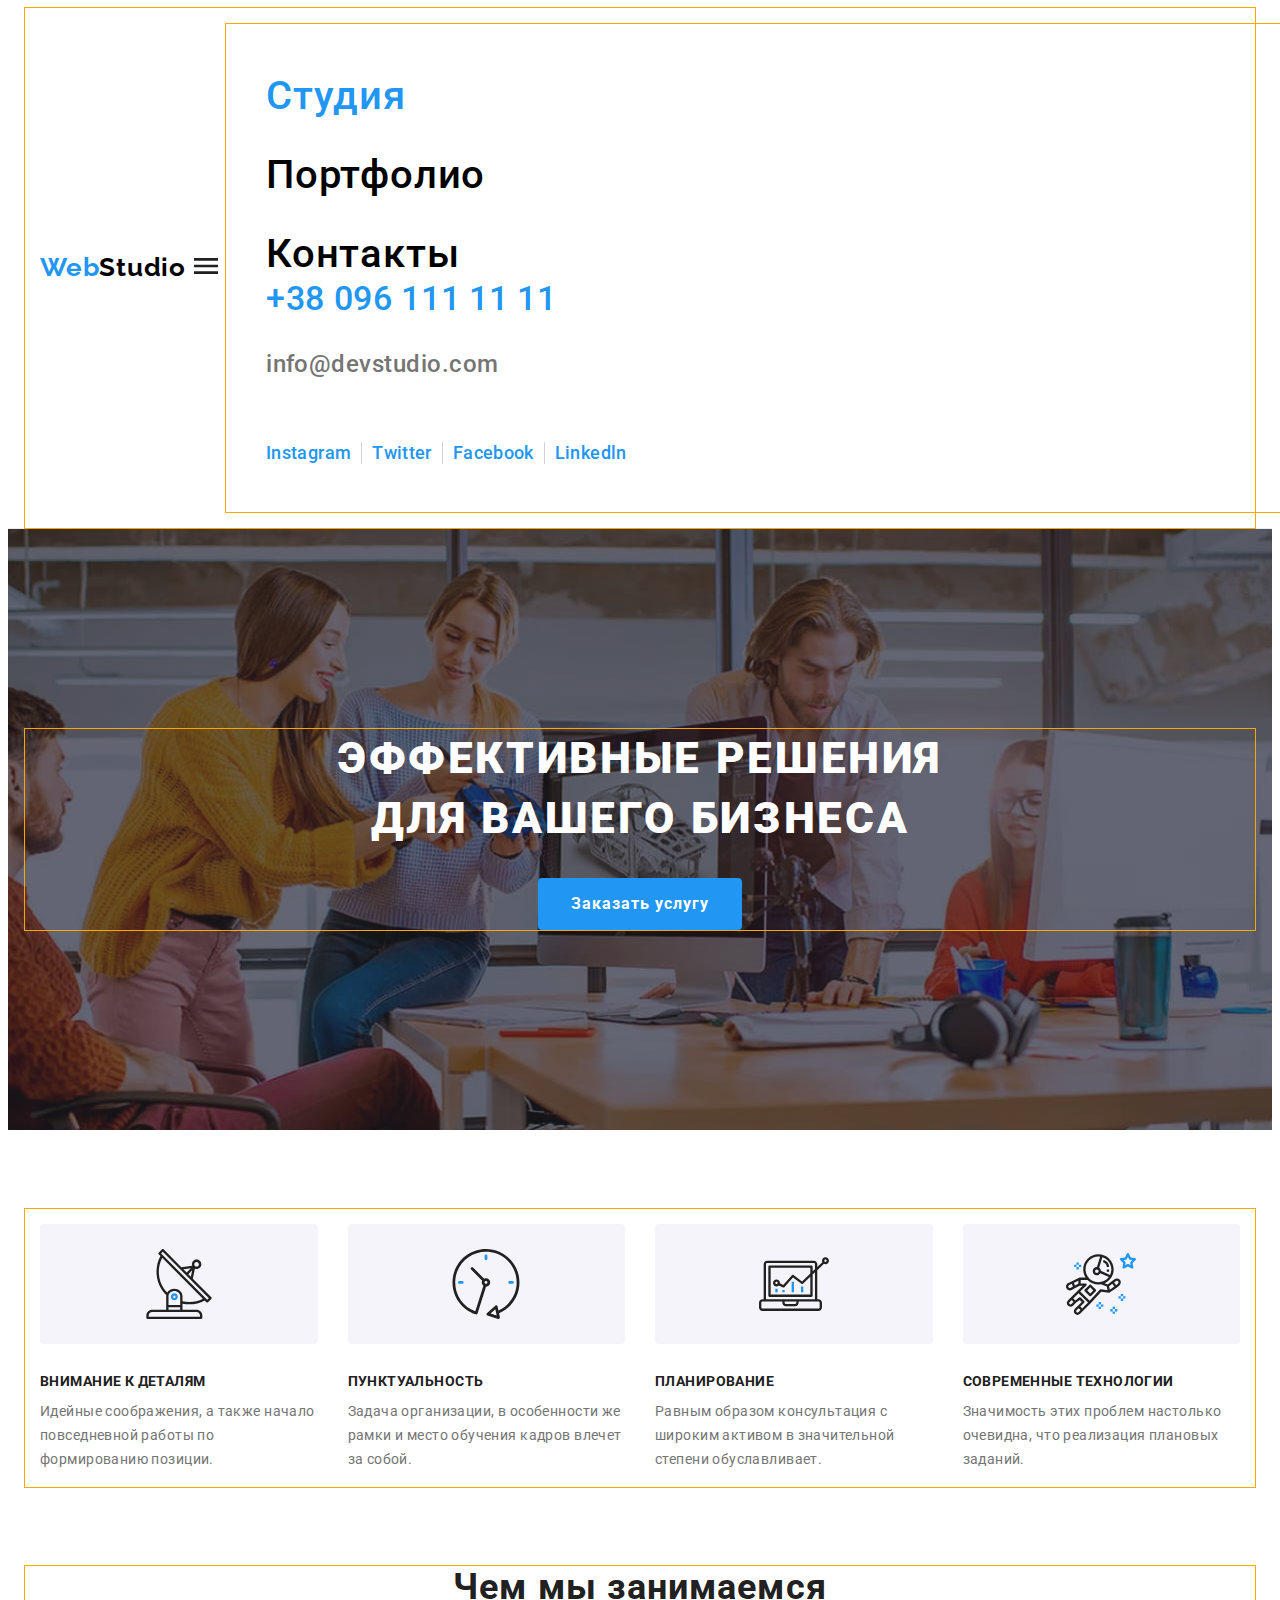
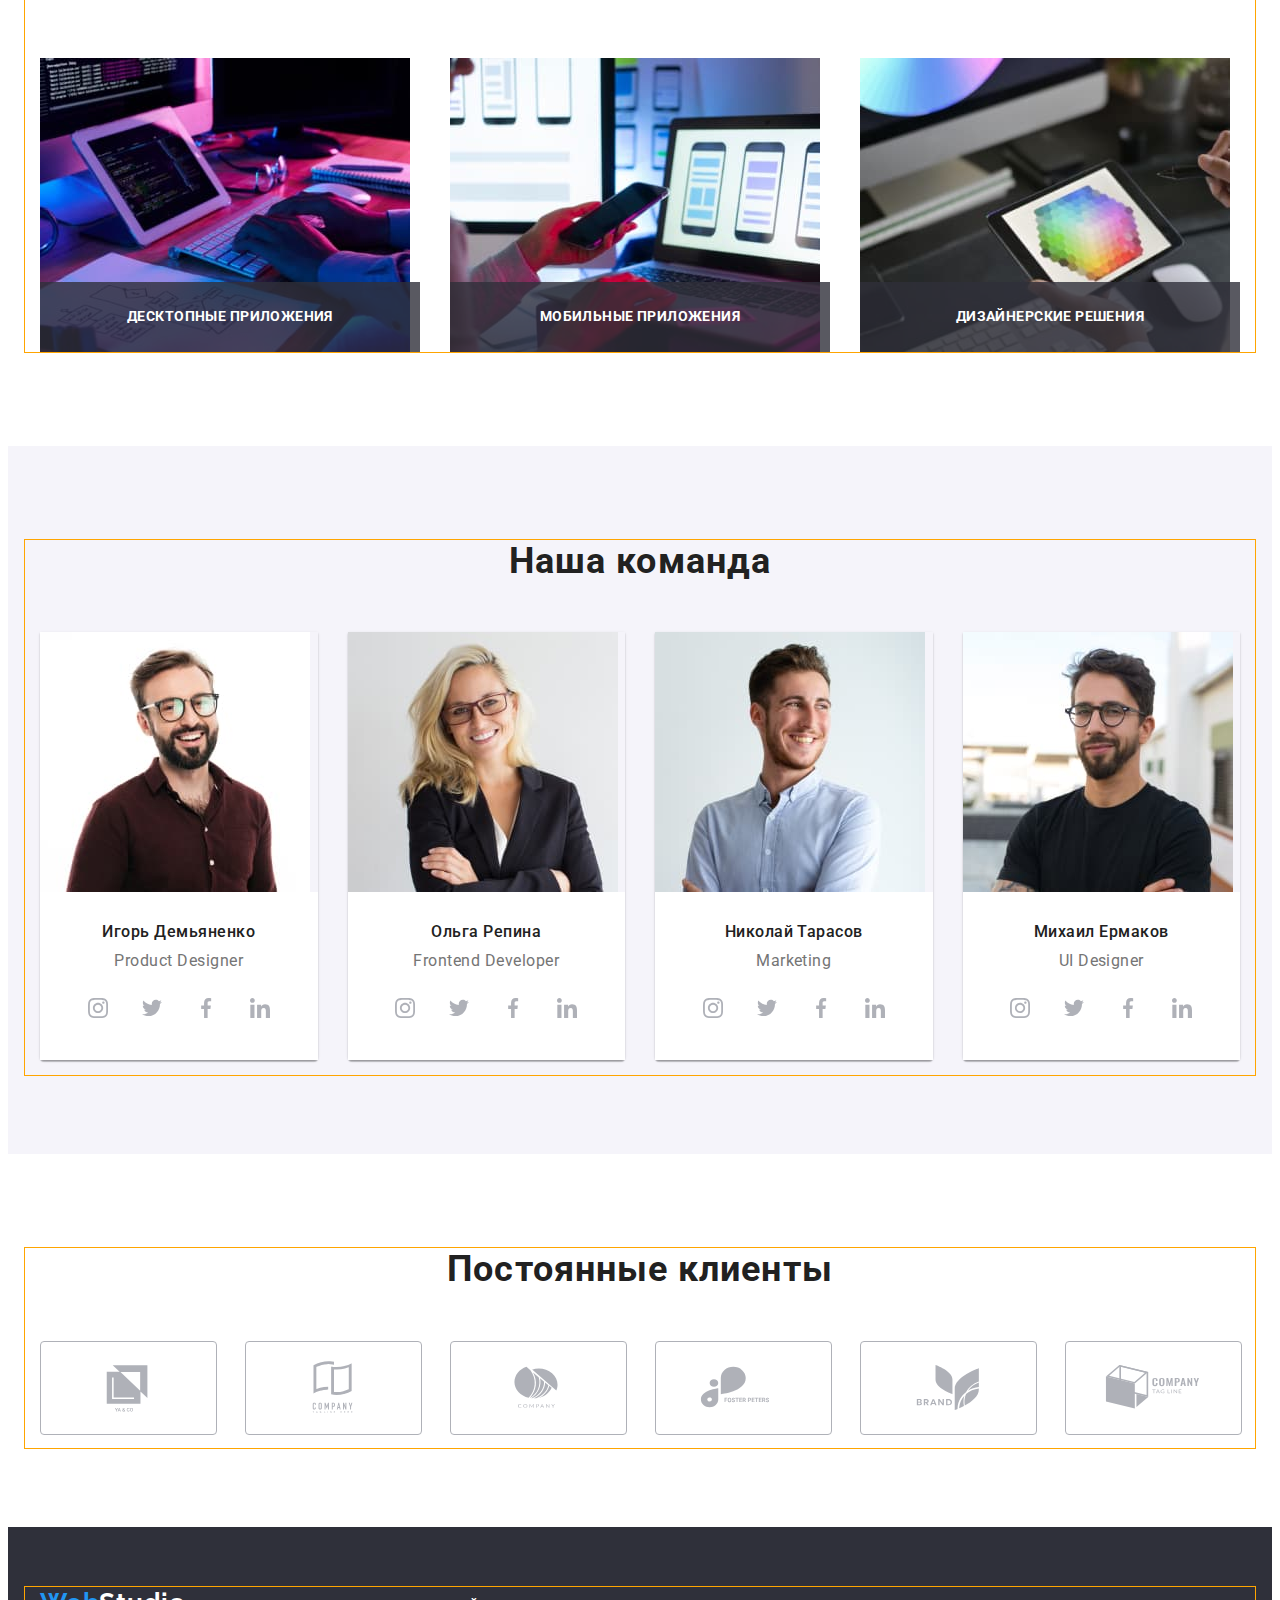
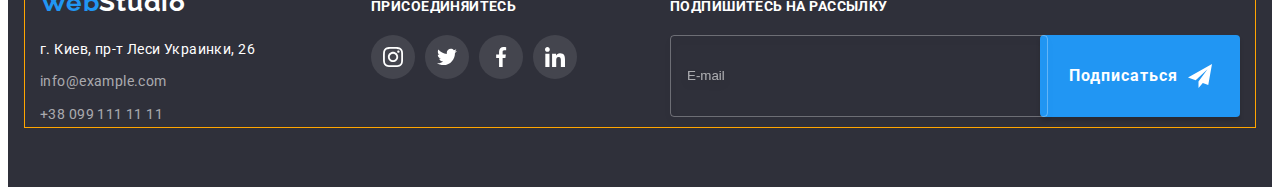
==== index.html @ 24a6cbe6 "mobile-menu" ====
<!DOCTYPE html>
<html lang="ru">
  <head>
    <meta charset="UTF-8" />
    <meta http-equiv="X-UA-Compatible" content="IE=edge" />
    <meta name="viewport" content="width=device-width, initial-scale=1.0" />
    <link
      href="https://fonts.googleapis.com/css2?family=Raleway:wght@700&family=Roboto:wght@400;500;700;900&display=swap"
      rel="stylesheet"
    />
    <link
      rel="stylesheet"
      href="https://cdnjs.cloudflare.com/ajax/libs/modern-normalize/1.1.0/modern-normalize.min.css"
      integrity="sha512-wpPYUAdjBVSE4KJnH1VR1HeZfpl1ub8YT/NKx4PuQ5NmX2tKuGu6U/JRp5y+Y8XG2tV+wKQpNHVUX03MfMFn9Q=="
      crossorigin="anonymous"
      referrerpolicy="no-referrer"
    />
    <link rel="stylesheet" href="./css/main.css" />
    <title>Студия</title>
  </head>
  <body>
    <!-- Шапка сайта -->
    <header class="header">
      <div class="container header__container">
        <a href="./index.html" class="logo"
          >Web<span class="logo__text logo__text--dark">Studio</span></a
        >
        <button type="button" class="menu-open-btn">
          <svg class="menu-btn__icon" width="40" height="40">
            <use href="./images/symbol-defs.svg#icon-menu"></use>
          </svg>
        </button>
        <div class="mob-menu">
          <div class="container mob-menu__container">
            <button type="button" class="menu-close-btn">
              <svg class="menu-close__icon" width="40" height="40">
                <use href="./images/symbol-defs.svg#icon-close-menu"></use>
              </svg>
            </button>
            <nav class="header-nav">
              <ul class="site-nav header-nav__site-nav">
                <li class="site-nav__item">
                  <a
                    href="./index.html"
                    class="site-nav__link site-nav__link--current"
                    >Студия</a
                  >
                </li>
                <li class="site-nav__item">
                  <a href="./portfolio.html" class="site-nav__link"
                    >Портфолио</a
                  >
                </li>
                <li class="site-nav__item">
                  <a href="" class="site-nav__link">Контакты</a>
                </li>
              </ul>
            </nav>
            <div class="contacts-wrap">
              <ul class="contacts contacts-wrap__contacts">
                <li class="contacts__item">
                  <a href="mailto:info@devstudio.com" class="contacts__link">
                    <svg class="contacts__icon" width="16" height="12">
                      <use href="./images/symbol-defs.svg#icon-envelope"></use>
                    </svg>
                    info@devstudio.com
                  </a>
                </li>
                <li class="contacts__item">
                  <a
                    href="tel:+380961111111"
                    class="contacts__link contacts__link--current"
                  >
                    <svg class="contacts__icon" width="10" height="16">
                      <use
                        href="./images/symbol-defs.svg#icon-smartphone"
                      ></use>
                    </svg>
                    +38 096 111 11 11
                  </a>
                </li>
              </ul>
              <ul class="social-media">
                <li class="social-media__item">
                  <a
                    class="social-media__link"
                    href="Instagram.com"
                    target="_blank"
                    rel="noreferrer noopener"
                    >Instagram</a
                  >
                </li>
                <li class="social-media__item">
                  <a
                    class="social-media__link"
                    href="Twitter.com"
                    target="_blank"
                    rel="noreferrer noopener"
                    >Twitter</a
                  >
                </li>
                <li class="social-media__item">
                  <a
                    class="social-media__link"
                    href="Facebook.com"
                    target="_blank"
                    rel="noreferrer noopener"
                    >Facebook</a
                  >
                </li>
                <li class="social-media__item">
                  <a
                    class="social-media__link"
                    href="Linkedln.com"
                    target="_blank"
                    rel="noreferrer noopener"
                    >Linkedln</a
                  >
                </li>
              </ul>
            </div>
          </div>
        </div>
      </div>
    </header>

    <!-- Основная часть сайта -->
    <main>
      <!-- Секция "герой" -->
      <section class="hero">
        <div class="container">
          <h1 class="hero__title">
            Эффективные решения <br />для вашего бизнеса
          </h1>
          <button data-modal-open class="hero__btn">Заказать услугу</button>
        </div>
      </section>

      <!-- Секция "особенности" -->
      <section class="section">
        <div class="container">
          <h2 class="section__title section__title--visually-hidden">
            Особенности вебстудии
          </h2>
          <ul class="features">
            <li class="features__item">
              <div class="features__meta">
                <svg class="features__icon" width="70" height="70">
                  <use href="./images/symbol-defs.svg#icon-antenna"></use>
                </svg>
              </div>
              <h3 class="features__title">Внимание к деталям</h3>
              <p class="features__text">
                Идейные соображения, а также начало повседневной работы по
                формированию позиции.
              </p>
            </li>
            <li class="features__item">
              <div class="features__meta">
                <svg class="features__icon" width="70" height="70">
                  <use href="./images/symbol-defs.svg#icon-clock"></use>
                </svg>
              </div>
              <h3 class="features__title">Пунктуальность</h3>
              <p class="features__text">
                Задача организации, в особенности же рамки и место обучения
                кадров влечет за собой.
              </p>
            </li>
            <li class="features__item">
              <div class="features__meta">
                <svg class="features__icon" width="70" height="70">
                  <use href="./images/symbol-defs.svg#icon-diagram"></use>
                </svg>
              </div>
              <h3 class="features__title">Планирование</h3>
              <p class="features__text">
                Равным образом консультация с широким активом в значительной
                степени обуславливает.
              </p>
            </li>
            <li class="features__item">
              <div class="features__meta">
                <svg class="features__icon" width="70" height="70">
                  <use href="./images/symbol-defs.svg#icon-astronaut"></use>
                </svg>
              </div>
              <h3 class="features__title">Современные технологии</h3>
              <p class="features__text">
                Значимость этих проблем настолько очевидна, что реализация
                плановых заданий.
              </p>
            </li>
          </ul>
        </div>
      </section>

      <!-- Секция "Чем мы занимаемся" -->
      <section class="section section--no-padding-top section--is-hidden">
        <div class="container">
          <h2 class="section__title">Чем мы занимаемся</h2>
          <ul class="about">
            <li class="about__item">
              <img
                src="./images/image1.jpg"
                alt="процесс разработки"
                width="370"
                height="294"
                class="about__image"
              />
              <p class="about__overlay-text">Десктопные приложения</p>
            </li>
            <li class="about__item">
              <img
                src="./images/image2.jpg"
                alt="разработка мобильного приложения"
                width="370"
                height="294"
                class="about__image"
              />
              <p class="about__overlay-text">Мобильные приложения</p>
            </li>
            <li class="about__item">
              <img
                src="./images/image3.jpg"
                alt="подбор цвета для веб дизайна"
                width="370"
                height="294"
                class="about__image"
              />
              <p class="about__overlay-text">Дизайнерские решения</p>
            </li>
          </ul>
        </div>
      </section>

      <!-- Секция "Наша команда" -->
      <section class="section section--another-background">
        <div class="container">
          <h2 class="section__title">Наша команда</h2>
          <ul class="team">
            <li class="team__item">
              <picture>
                <source
                  srcset="
                    ./images/team/ihor/ihor-desk.jpg    1x,
                    ./images/team/ihor/ihor-desk-2x.jpg 2x
                  "
                  media="(min-width:1200px)"
                />
                <source
                  srcset="
                    ./images/team/ihor/ihor-tab.jpg    1x,
                    ./images/team/ihor/ihor-tab-2x.jpg 2x
                  "
                  media="(min-width:768px)"
                />
                <source
                  srcset="
                    ./images/team/ihor/ihor-mob.jpg    1x,
                    ./images/team/ihor/ihor-mob-2x.jpg 2x
                  "
                  media="(max-width:767px)"
                />
                <img
                  src="./images/team/ihor/ihor-desk.jpg"
                  alt="фото Игоря Демьяненко"
                  class="team__image"
                />
              </picture>
              <div class="team-box team__team-box">
                <h3 class="team-box__title">Игорь Демьяненко</h3>
                <p lang="en" class="team-box__text">Product Designer</p>
                <ul class="social">
                  <li class="social__item">
                    <a
                      href="Instagram.com"
                      target="_blank"
                      rel="noreferrer noopener"
                      class="social__link"
                    >
                      <svg class="social__icon" width="20" height="20">
                        <use
                          href="./images/symbol-defs.svg#icon-instagram"
                        ></use></svg
                    ></a>
                  </li>
                  <li class="social__item">
                    <a
                      href="Twitter.com"
                      target="_blank"
                      rel="noreferrer noopener"
                      class="social__link"
                    >
                      <svg class="social__icon" width="20" height="20">
                        <use
                          href="./images/symbol-defs.svg#icon-twitter"
                        ></use></svg
                    ></a>
                  </li>
                  <li class="social__item">
                    <a
                      href="Facebook.com"
                      target="_blank"
                      rel="noreferrer noopener"
                      class="social__link"
                    >
                      <svg class="social__icon" width="20" height="20">
                        <use
                          href="./images/symbol-defs.svg#icon-facebook"
                        ></use></svg
                    ></a>
                  </li>
                  <li class="social__item">
                    <a
                      href="Linkedin.com"
                      target="_blank"
                      rel="noreferrer noopener"
                      class="social__link"
                    >
                      <svg class="social__icon" width="20" height="20">
                        <use
                          href="./images/symbol-defs.svg#icon-linkedin"
                        ></use></svg
                    ></a>
                  </li>
                </ul>
              </div>
            </li>
            <li class="team__item">
              <picture>
                <source
                  srcset="
                    ./images/team/olha/olha-desk.jpg    1x,
                    ./images/team/olha/olha-desk-2x.jpg 2x
                  "
                  media="(min-width:1200px)"
                />
                <source
                  srcset="
                    ./images/team/olha/olha-tab.jpg    1x,
                    ./images/team/olha/olha-tab-2x.jpg 2x
                  "
                  media="(min-width:768px)"
                />
                <source
                  srcset="
                    ./images/team/olha/olha-mob.jpg    1x,
                    ./images/team/olha/olha-mob-2x.jpg 2x
                  "
                  media="(max-width:767px)"
                />
                <img
                  src="./images/team/olha/olha-desk.jpg"
                  alt="фото Ольга Репина"
                  class="team__image"
                />
              </picture>
              <div class="team-box team__team-box">
                <h3 class="team-box__title">Ольга Репина</h3>
                <p lang="en" class="team-box__text">Frontend Developer</p>
                <ul class="social">
                  <li class="social__item">
                    <a
                      href="Instagram.com"
                      target="_blank"
                      rel="noreferrer noopener"
                      class="social__link"
                    >
                      <svg class="social__icon" width="20" height="20">
                        <use
                          href="./images/symbol-defs.svg#icon-instagram"
                        ></use></svg
                    ></a>
                  </li>
                  <li class="social__item">
                    <a
                      href="Twitter.com"
                      target="_blank"
                      rel="noreferrer noopener"
                      class="social__link"
                    >
                      <svg class="social__icon" width="20" height="20">
                        <use
                          href="./images/symbol-defs.svg#icon-twitter"
                        ></use></svg
                    ></a>
                  </li>
                  <li class="social__item">
                    <a
                      href="Facebook.com"
                      target="_blank"
                      rel="noreferrer noopener"
                      class="social__link"
                    >
                      <svg class="social__icon" width="20" height="20">
                        <use
                          href="./images/symbol-defs.svg#icon-facebook"
                        ></use></svg
                    ></a>
                  </li>
                  <li class="social__item">
                    <a
                      href="Linkedin.com"
                      target="_blank"
                      rel="noreferrer noopener"
                      class="social__link"
                    >
                      <svg class="social__icon" width="20" height="20">
                        <use
                          href="./images/symbol-defs.svg#icon-linkedin"
                        ></use></svg
                    ></a>
                  </li>
                </ul>
              </div>
            </li>
            <li class="team__item">
              <picture>
                <source
                  srcset="
                    ./images/team/nikolai/nikolai-desk.jpg    1x,
                    ./images/team/nikolai/nikolai-desk-2x.jpg 2x
                  "
                  media="(min-width:1200px)"
                />
                <source
                  srcset="
                    ./images/team/nikolai/nikolai-tab.jpg    1x,
                    ./images/team/nikolai/nikolai-tab-2x.jpg 2x
                  "
                  media="(min-width:768px)"
                />
                <source
                  srcset="
                    ./images/team/nikolai/nikolai-mob.jpg    1x,
                    ./images/team/nikolai/nikolai-mob-2x.jpg 2x
                  "
                  media="(max-width:767px)"
                />
                <img
                  src="./images/team/nikolai/nikolai-desk.jpg "
                  alt="фото Николая Тарасова"
                  class="team__image"
                />
              </picture>
              <div class="team-box team__team-box">
                <h3 class="team-box__title">Николай Тарасов</h3>
                <p lang="en" class="team-box__text">Marketing</p>
                <ul class="social">
                  <li class="social__item">
                    <a
                      href="Instagram.com"
                      target="_blank"
                      rel="noreferrer noopener"
                      class="social__link"
                    >
                      <svg class="social__icon" width="20" height="20">
                        <use
                          href="./images/symbol-defs.svg#icon-instagram"
                        ></use></svg
                    ></a>
                  </li>
                  <li class="social__item">
                    <a
                      href="Twitter.com"
                      target="_blank"
                      rel="noreferrer noopener"
                      class="social__link"
                    >
                      <svg class="social__icon" width="20" height="20">
                        <use
                          href="./images/symbol-defs.svg#icon-twitter"
                        ></use></svg
                    ></a>
                  </li>
                  <li class="social__item">
                    <a
                      href="Facebook.com"
                      target="_blank"
                      rel="noreferrer noopener"
                      class="social__link"
                    >
                      <svg class="social__icon" width="20" height="20">
                        <use
                          href="./images/symbol-defs.svg#icon-facebook"
                        ></use></svg
                    ></a>
                  </li>
                  <li class="social__item">
                    <a
                      href="Linkedin.com"
                      target="_blank"
                      rel="noreferrer noopener"
                      class="social__link"
                    >
                      <svg class="social__icon" width="20" height="20">
                        <use
                          href="./images/symbol-defs.svg#icon-linkedin"
                        ></use></svg
                    ></a>
                  </li>
                </ul>
              </div>
            </li>
            <li class="team__item">
              <picture>
                <source
                  srcset="
                    ./images/team/mikhail/mikhail-desk.jpg    1x,
                    ./images/team/mikhail/mikhail-desk-2x.jpg 2x
                  "
                  media="(min-width:1200px)"
                />
                <source
                  srcset="
                    ./images/team/mikhail/mikhail-tab.jpg    1x,
                    ./images/team/mikhail/mikhail-tab-2x.jpg 2x
                  "
                  media="(min-width:768px)"
                />
                <source
                  srcset="
                    ./images/team/mikhail/mikhail-mob.jpg    1x,
                    ./images/team/mikhail/mikhail-mob-2x.jpg 2x
                  "
                  media="(max-width:767px)"
                />
                <img
                  src="./images/team/mikhail/mikhail-desk.jpg"
                  alt="фото Михаила Ермакова"
                  class="team__image"
                />
              </picture>

              <div class="team-box team__team-box">
                <h3 class="team-box__title">Михаил Ермаков</h3>
                <p lang="en" class="team-box__text">UI Designer</p>
                <ul class="social">
                  <li class="social__item">
                    <a
                      class="social__link"
                      href="Instagram.com"
                      target="_blank"
                      rel="noreferrer noopener"
                    >
                      <svg class="social__icon" width="20" height="20">
                        <use
                          href="./images/symbol-defs.svg#icon-instagram"
                        ></use></svg
                    ></a>
                  </li>
                  <li class="social__item">
                    <a
                      class="social__link"
                      href="Twitter.com"
                      target="_blank"
                      rel="noreferrer noopener"
                    >
                      <svg class="social__icon" width="20" height="20">
                        <use
                          href="./images/symbol-defs.svg#icon-twitter"
                        ></use></svg
                    ></a>
                  </li>
                  <li class="social__item">
                    <a
                      class="social__link"
                      href="Facebook.com"
                      target="_blank"
                      rel="noreferrer noopener"
                    >
                      <svg class="social__icon" width="20" height="20">
                        <use
                          href="./images/symbol-defs.svg#icon-facebook"
                        ></use></svg
                    ></a>
                  </li>
                  <li class="social__item">
                    <a
                      class="social__link"
                      href="Linkedin.com"
                      target="_blank"
                      rel="noreferrer noopener"
                    >
                      <svg class="social__icon" width="20" height="20">
                        <use
                          href="./images/symbol-defs.svg#icon-linkedin"
                        ></use></svg
                    ></a>
                  </li>
                </ul>
              </div>
            </li>
          </ul>
        </div>
      </section>

      <!-- Секция "Постоянные клиенты" -->
      <section class="section">
        <div class="container">
          <h2 class="section__title">Постоянные клиенты</h2>
          <ul class="clients">
            <li class="clients__item">
              <a
                class="clients__link"
                href=""
                target="_blank"
                rel="noreferrer noopener"
              >
                <svg class="clients__icon" width="106" height="60">
                  <use href="./images/symbol-defs.svg#icon-logo1"></use>
                </svg>
              </a>
            </li>
            <li class="clients__item">
              <a
                class="clients__link"
                href=""
                target="_blank"
                rel="noreferrer noopener"
                ><svg class="clients__icon" width="106" height="60">
                  <use href="./images/symbol-defs.svg#icon-logo2"></use></svg
              ></a>
            </li>
            <li class="clients__item">
              <a
                class="clients__link"
                href=""
                target="_blank"
                rel="noreferrer noopener"
                ><svg class="clients-list__icon" width="106" height="60">
                  <use href="./images/symbol-defs.svg#icon-logo3"></use></svg
              ></a>
            </li>
            <li class="clients__item">
              <a
                class="clients__link"
                href=""
                target="_blank"
                rel="noreferrer noopener"
                ><svg class="clients__icon" width="106" height="60">
                  <use href="./images/symbol-defs.svg#icon-logo4"></use></svg
              ></a>
            </li>
            <li class="clients__item">
              <a
                class="clients__link"
                href=""
                target="_blank"
                rel="noreferrer noopener"
                ><svg class="clients__icon" width="106" height="60">
                  <use href="./images/symbol-defs.svg#icon-logo5"></use></svg
              ></a>
            </li>
            <li class="clients__item">
              <a
                class="clients__link"
                href=""
                target="_blank"
                rel="noreferrer noopener"
                ><svg class="clients__icon" width="106" height="60">
                  <use href="./images/symbol-defs.svg#icon-logo6"></use></svg
              ></a>
            </li>
          </ul>
        </div>
      </section>
    </main>

    <!-- Подвал сайта -->
    <footer class="footer">
      <div class="container blocks">
        <div class="footer-wrap">
          <div class="footer-contacts footer__footer-contacts">
            <a href="./index.html" class="logo footer-contacts__logo"
              >Web<span class="logo-text logo-text--light">Studio</span></a
            >
            <address class="address">
              <ul class="address-list">
                <li class="address-list__item">
                  <a
                    href="https://goo.gl/maps/TXbuBhdWPS78tGni8"
                    target="_blank"
                    rel="noreferrer noopener"
                    class="address-list__link address-list__link--white"
                  >
                    г. Киев, пр-т Леси Украинки, 26
                  </a>
                </li>
                <li class="address-list__item">
                  <a
                    href="mailto:info@example.com"
                    class="address-list__link address-list__link--grey"
                    >info@example.com</a
                  >
                </li>
                <li class="address-list__item">
                  <a
                    href="tel:+380991111111"
                    class="address-list__link address-list__link--grey"
                    >+38 099 111 11 11</a
                  >
                </li>
              </ul>
            </address>
          </div>
          <div class="footer-social footer__footer-social">
            <h2 class="footer-social__title">Присоединяйтесь</h2>
            <ul class="soc-list">
              <li class="soc-list__item">
                <a
                  href="Instagram.com"
                  target="_blank"
                  rel="noreferrer noopener"
                  class="soc-list__link"
                >
                  <svg class="soc-list__icon" width="20" height="20">
                    <use
                      href="./images/symbol-defs.svg#icon-instagram"
                    ></use></svg
                ></a>
              </li>
              <li class="soc-list__item">
                <a
                  href="Twitter.com"
                  target="_blank"
                  rel="noreferrer noopener"
                  class="soc-list__link"
                >
                  <svg class="soc-list__icon" width="20" height="20">
                    <use
                      href="./images/symbol-defs.svg#icon-twitter"
                    ></use></svg
                ></a>
              </li>
              <li class="soc-list__item">
                <a
                  href="Facebook.com"
                  target="_blank"
                  rel="noreferrer noopener"
                  class="soc-list__link"
                >
                  <svg class="soc-list__icon" width="20" height="20">
                    <use
                      href="./images/symbol-defs.svg#icon-facebook"
                    ></use></svg
                ></a>
              </li>
              <li class="soc-list__item">
                <a
                  href="Linkedin.com"
                  target="_blank"
                  rel="noreferrer noopener"
                  class="soc-list__link"
                >
                  <svg class="soc-list__icon" width="20" height="20">
                    <use href="./images/symbol-defs.svg#icon-linkedin"></use>
                  </svg>
                </a>
              </li>
            </ul>
          </div>
        </div>

        <div class="follow">
          <p class="follow__text">Подпишитесь на рассылку</p>
          <form class="form">
            <div class="form__field">
              <label for="follow" class="form__label"></label>
              <input
                type="email"
                name="email"
                id="follow"
                placeholder="E-mail"
                class="form__input"
                minlength="5"
                required
              />
            </div>
            <button type="submit" class="follow-btn">
              Подписаться
              <svg class="follow-btn__icon" width="24" height="24">
                <use href="./images/symbol-defs.svg#icon-btn-follow"></use>
              </svg>
            </button>
          </form>
        </div>
      </div>
    </footer>

    <!-- Модальное окно -->
    <div class="backdrop is-hidden" data-modal>
      <div class="modal">
        <button type="button" class="btn-close" data-modal-close>
          <svg class="btn-close__icon" width="18" height="18">
            <use href="./images/symbol-defs.svg#icon-close"></use>
          </svg>
        </button>
        <p class="modal__title">Оставьте свои данные, мы вам перезвоним</p>
        <form class="modal-form">
          <ul class="modal-form__list">
            <li class="modal-form__item">
              <label for="user-name" class="modal-form__label">Имя</label>
              <div class="input-wrap">
                <input
                  type="text"
                  name="name"
                  id="user-name"
                  placeholder=" "
                  class="input-wrap__input"
                  required
                  minlength="2"
                />
                <svg class="input-wrap__icon" width="18" height="18">
                  <use href="./images/symbol-defs.svg#icon-person-modal"></use>
                </svg>
              </div>
            </li>

            <li class="modal-form__item">
              <label for="user-tel" class="modal-form__label">Телефон</label>
              <div class="input-wrap">
                <input
                  type="tel"
                  name="tel"
                  id="user-tel"
                  placeholder=" "
                  class="input-wrap__input"
                  required
                  minlength="5"
                  autofocus
                />
                <svg class="input-wrap__icon" width="18" height="18">
                  <use href="./images/symbol-defs.svg#icon-phone-modal"></use>
                </svg>
              </div>
            </li>
            <li class="modal-form__item">
              <label for="user-email" class="modal-form__label">Почта</label>
              <div class="input-wrap">
                <input
                  type="email"
                  name="email"
                  id="user-email"
                  placeholder=" "
                  class="input-wrap__input"
                  required
                  minlength="5"
                />
                <svg class="input-wrap__icon" width="18" height="18">
                  <use href="./images/symbol-defs.svg#icon-email-modal"></use>
                </svg>
              </div>
            </li>
            <li class="modal-form__item">
              <label for="user-comment" class="modal-form__label"
                >Комментарий</label
              >
              <textarea
                name="comment"
                id="user-comment"
                class="modal-form__textarea"
                placeholder="Введите текст"
                minlength="5"
              ></textarea>
            </li>
          </ul>
          <div class="agreement-form">
            <input
              type="checkbox"
              class="agreement-form__input visually-hidden"
              id="agreement"
              name="agreement"
              value="agreement"
              required
            />
            <label for="agreement" class="agreement-form__label">
              <span>
                <svg class="agreement-form__icon" width="11" height="8">
                  <use href="./images/symbol-defs.svg#icon-check"></use>
                </svg>
              </span>
              Соглашаюсь с рассылкой и принимаю&nbsp;
              <a href="" class="agreement-form__link">Условия договора</a>
            </label>
          </div>
          <button type="submit" class="modal-form__btn">Отправить</button>
        </form>
      </div>
    </div>
    <script src="./js/menu.js"></script>
    <script src="./js/modal.js"></script>
  </body>
</html>
---- css/main.css ----
:root {
  --main-title-color: #212121;
  --accent-color: #2196f3;
  --logo-header-color: #000000;
  --main-text-color: #757575;
  --hero-title-color: #ffffff;
  --hero-section-bgc: #2f303a;
  --team-section-bgc: #f5f4fa;
  --footer-bgc: #2f303a;
  --logo-footer-color: #ffffff;
  --team-card-bg-color: #ffffff;
  --team-soc-icon-color: #afb1b8;
  --transition-duration: 250ms;
  --transition-timing: cubic-bezier(0.4, 0, 0.2, 1);
}

.visually-hidden {
  position: absolute;
  width: 1px;
  height: 1px;
  margin: -1px;
  border: 0;
  padding: 0;
  white-space: nowrap;
  clip-path: inset(100%);
  clip: rect(0 0 0 0);
  overflow: hidden;
}

address {
  font-style: normal;
}

h1,
h2,
h3,
h4,
h5,
h6,
p {
  margin: 0;
}

ul,
ol {
  margin: 0;
  padding-left: 0;
}

img {
  display: block;
}

body {
  font-family: Roboto, sans-serif;
  color: var(--main-color-title);
}

.container {
  padding-left: 15px;
  padding-right: 15px;
  outline: 1px solid orange;
}
@media screen and (min-width: 480px) {
  .container {
    width: 480px;
    margin: 0 auto;
  }
}
@media screen and (min-width: 768px) {
  .container {
    width: 768px;
  }
}
@media screen and (min-width: 1200px) {
  .container {
    width: 1200px;
  }
}

.section {
  padding-top: 60px;
  padding-bottom: 60px;
}
@media screen and (min-width: 1200px) {
  .section {
    padding-top: 94px;
    padding-bottom: 94px;
  }
}

.section--no-padding-top {
  padding-top: 0;
}

.section--is-hidden {
  display: none;
}
@media screen and (min-width: 1200px) {
  .section--is-hidden {
    display: block;
  }
}

.section--another-background {
  background-color: var(--team-section-bgc);
}

.section__title {
  margin-bottom: 30px;
  font-size: 28px;
  line-height: 1.18;
  text-align: center;
  letter-spacing: 0.03em;
  color: var(--main-title-color);
}
@media screen and (min-width: 1200px) {
  .section__title {
    margin-bottom: 50px;
    font-size: 36px;
    line-height: 1.17;
  }
}

.section__title--visually-hidden {
  position: absolute;
  width: 1px;
  height: 1px;
  margin: -1px;
  border: 0;
  padding: 0;
  white-space: nowrap;
  clip-path: inset(100%);
  clip: rect(0 0 0 0);
  overflow: hidden;
}

.logo {
  text-decoration: none;
  color: var(--accent-color);
  font-family: Raleway, sans-serif;
  font-weight: 700;
  font-size: 24px;
  line-height: 1.17;
  letter-spacing: 0.03em;
}
@media screen and (min-width: 1200px) {
  .logo {
    font-size: 26px;
    line-height: 1.19;
  }
}

.logo__text--dark {
  color: var(--logo-header-color);
}

.logo-text--light {
  color: var(--logo-footer-color);
}

.mob-menu__container {
  padding: 48px 40px;
  position: relative;
  height: 100%;
  display: flex;
  flex-direction: column;
  justify-content: space-between;
}

@media screen and (max-width: 767px) {
  .mob-menu {
    top: 0;
    left: 0;
    z-index: 1;
    position: fixed;
    width: 100vw;
    height: 100vh;
    background-color: #ffffff;
    transform: translateX(-100%);
    transition: translate var(--transition-duration) var(--transition-timing);
  }
  .mob-menu.is-hidden {
    transform: translateX(0);
  }
}

.menu-open-btn {
  cursor: pointer;
  display: block;
  margin-left: auto;
  padding: 0;
  border: none;
  background-color: transparent;
  fill: #212121;
  transition: fill var(--transition-duration) var(--transition-timing);
}
.menu-open-btn:hover, .menu-open-btn:focus {
  fill: var(--accent-color);
}

.menu-close-btn {
  display: block;
  position: absolute;
  top: 10px;
  right: 15px;
  cursor: pointer;
  margin-left: auto;
  margin-bottom: 8px;
  padding: 0;
  border: none;
  background-color: transparent;
  fill: #212121;
  transition: fill var(--transition-duration) var(--transition-timing);
}
.menu-close-btn:hover, .menu-close-btn:focus {
  fill: var(--accent-color);
}

.backdrop {
  position: fixed;
  top: 0;
  left: 0;
  width: 100%;
  height: 100%;
  background-color: rgba(0, 0, 0, 0.2);
  transition: opacity var(--transition-duration) var(--transition-duration), visibility var(--transition-duration) var(--transition-timing);
}
.backdrop.is-hidden {
  opacity: 0;
  pointer-events: none;
  visibility: hidden;
}
.backdrop.is-hidden .modal {
  transform: scale(0.2) rotate(-100deg);
}

.modal {
  width: 450px;
  min-height: 609px;
  position: absolute;
  top: 50%;
  left: 50%;
  transition: transform var(--transition-duration) var(--transition-timing);
  transform: translate(-50%, -50%) scale(1) rotate(0);
  background-color: #ffffff;
  box-shadow: 0px 1px 3px rgba(0, 0, 0, 0.12), 0px 1px 1px rgba(0, 0, 0, 0.14), 0px 2px 1px rgba(0, 0, 0, 0.2);
  border-radius: 4px;
  padding: 40px;
}
@media screen and (min-width: 1200px) {
  .modal {
    min-height: 581px;
    width: 528px;
  }
}

.btn-close {
  cursor: pointer;
  display: flex;
  justify-content: center;
  align-items: center;
  width: 30px;
  height: 30px;
  position: absolute;
  right: 8px;
  top: 8px;
  background-color: #ffffff;
  border: 1px solid rgba(0, 0, 0, 0.1);
  border-radius: 50%;
  fill: #000000;
  transition: fill var(--transition-duration) var(--transition-timing);
}
.btn-close:hover, .btn-close:focus {
  fill: var(--accent-color);
}

.modal__title {
  margin-bottom: 12px;
  text-align: center;
  font-weight: 700;
  font-size: 20px;
  line-height: 1.5;
  text-align: center;
  letter-spacing: 0.03em;
  color: var(--main-title-color);
}
@media screen and (min-width: 1200px) {
  .modal__title {
    font-size: 20px;
    line-height: 1.15;
  }
}

.modal-form__list {
  list-style: none;
  margin-bottom: 20px;
}

.modal-form__item {
  display: flex;
  flex-direction: column;
}
.modal-form__item:not(:last-child) {
  margin-bottom: 10px;
}

.modal-form__label {
  margin-bottom: 4px;
  font-size: 12px;
  line-height: 1.17;
  letter-spacing: 0.01em;
  color: var(--main-text-color);
}

.input-wrap {
  position: relative;
}

.input-wrap__input {
  height: 40px;
  width: 100%;
  border: 1px solid rgba(33, 33, 33, 0.2);
  border-radius: 4px;
  outline: none;
  padding-left: 42px;
  cursor: pointer;
  fill: var(--main-title-color);
  transition: border-color var(--transition-duration) var(--transition-timing);
}
.input-wrap__input:hover, .input-wrap__input:focus {
  border-color: var(--accent-color);
}

.modal-form__textarea {
  width: 370px;
  min-height: 120px;
  resize: none;
  border: 1px solid rgba(33, 33, 33, 0.2);
  border-radius: 4px;
  padding: 12px 16px;
  outline: none;
  cursor: pointer;
  transition: border-color var(--transition-duration) var(--transition-timing);
  fill: var(--main-title-color);
}
@media screen and (min-width: 1200px) {
  .modal-form__textarea {
    width: 448px;
  }
}
.modal-form__textarea:hover, .modal-form__textarea:focus {
  border-color: var(--accent-color);
}
.modal-form__textarea::placeholder {
  font-size: 14px;
  line-height: 1.14;
  letter-spacing: 0.01em;
  color: rgba(117, 117, 117, 0.5);
}
@media screen and (min-width: 1200px) {
  .modal-form__textarea::placeholder {
    font-size: 12px;
    line-height: 1.17;
  }
}

.input-wrap__icon {
  fill: var(--main-title-color);
  position: absolute;
  top: 50%;
  left: 12px;
  transform: translateY(-50%);
}
.input-wrap__input + .input-wrap__icon {
  transition: fill var(--transition-duration) var(--transition-timing);
}
.input-wrap__input:hover + .input-wrap__icon {
  fill: var(--accent-color);
}
.input-wrap__input:focus + .input-wrap__icon {
  fill: var(--accent-color);
}

.agreement-form {
  margin-bottom: 31px;
  margin-left: auto;
  margin-right: auto;
  display: flex;
  align-items: center;
  justify-content: center;
}
@media screen and (min-width: 1200px) {
  .agreement-form {
    margin-bottom: 30px;
    font-size: 12px;
    line-height: 1.17;
  }
}

.agreement-form__label {
  display: flex;
  align-items: center;
  font-size: 12px;
  line-height: 1.17;
  letter-spacing: 0.03em;
  color: var(--main-text-color);
}
@media screen and (min-width: 1200px) {
  .agreement-form__label {
    font-size: 14px;
    line-height: 1.71;
  }
}
.agreement-form__label span {
  display: flex;
  align-items: center;
  justify-content: center;
  width: 16px;
  height: 15px;
  border: 2px solid var(--main-title-color);
  border-radius: 3px;
  margin-right: 9px;
}
.agreement-form__input + .agreement-form__label span {
  transition: border-color var(--transition-duration) var(--transition-timing);
}
.agreement-form__input:checked + .agreement-form__label span {
  background-color: var(--accent-color);
  border: none;
}
.agreement-form__input:hover + .agreement-form__label span {
  border-color: var(--accent-color);
}
.agreement-form__input:focus + .agreement-form__label span {
  border-color: var(--accent-color);
}

.agreement-form__icon {
  fill: transparent;
}
.agreement-form__input:checked + .agreement-form__label .agreement-form__icon {
  fill: var(--hero-title-color);
}

.modal-form__btn {
  cursor: pointer;
  display: flex;
  align-items: center;
  min-width: 200px;
  border: none;
  border-radius: 4px;
  padding: 10px 55px 10px 56px;
  margin-left: auto;
  margin-right: auto;
  font-weight: 700;
  font-size: 16px;
  line-height: 1.875;
  letter-spacing: 0.06em;
  color: var(--hero-title-color);
  background-color: var(--accent-color);
  transition: box-shadow var(--transition-duration) var(--transition-timing);
}
.modal-form__btn:hover, .modal-form__btn:focus {
  box-shadow: 0px 4px 4px rgba(0, 0, 0, 0.15);
}

.agreement-form__link {
  color: var(--accent-color);
}

.header {
  border-bottom: 1px solid #ececec;
}

.header__container {
  display: flex;
  align-items: center;
  padding-top: 16px;
  padding-bottom: 16px;
}

.site-nav {
  list-style: none;
}

.site-nav__item:not(:last-child) {
  margin-bottom: 32px;
}

.site-nav__link {
  text-decoration: none;
  cursor: pointer;
  display: block;
  font-weight: 500;
  font-size: 40px;
  line-height: 1.18;
  letter-spacing: 0.02em;
  color: var(--main-color-title);
  position: relative;
  transition: color var(--transition-duration) var(--transition-timing);
}
.site-nav__link:hover, .site-nav__link:focus {
  color: var(--accent-color);
}
.site-nav__link--current {
  color: var(--accent-color);
}

.contacts {
  list-style: none;
  display: flex;
  flex-direction: column-reverse;
}

.contacts__item:last-child {
  margin-bottom: 32px;
}

.contacts__item:not(:last-child) {
  margin-bottom: 64px;
}

.contacts__link {
  text-decoration: none;
  font-weight: 500;
  font-size: 24px;
  line-height: 1.17;
  letter-spacing: 0.02em;
  color: var(--main-text-color);
  transition: color var(--transition-duration) var(--transition-timing);
}
.contacts__link:hover, .contacts__link:focus {
  color: var(--accent-color);
}

.contacts__link--current {
  font-weight: 500;
  font-size: 34px;
  line-height: 1.18;
  letter-spacing: 0.02em;
  color: var(--accent-color);
}

.contacts__icon {
  display: none;
}

.social-media {
  list-style: none;
  display: flex;
}

.social-media__item:not(:last-child) {
  margin-right: 10px;
  border-right: 1px solid rgba(33, 33, 33, 0.2);
}

.social-media__link {
  margin-right: 10px;
  cursor: pointer;
  text-decoration: none;
  font-weight: 500;
  font-size: 18px;
  line-height: 1.22;
  letter-spacing: 0.02em;
  color: var(--accent-color);
}

.hero {
  padding-top: 118px;
  padding-bottom: 118px;
  text-align: center;
  background-color: var(--hero-section-bgc);
  background-image: linear-gradient(to right, rgba(47, 48, 58, 0.4), rgba(47, 48, 58, 0.4)), url(../images/hero/hero-bg-mob.jpg);
  background-repeat: no-repeat;
  background-position: center;
  background-size: cover;
}
@media (min-device-pixel-ratio: 2), (min-resolution: 192dpi), (min-resolution: 2dppx) {
  .hero {
    background-image: linear-gradient(to right, rgba(47, 48, 58, 0.4), rgba(47, 48, 58, 0.4)), url(../images/hero/hero-bg-mob-2x.jpg);
  }
}
@media screen and (min-width: 768px) {
  .hero {
    background-image: linear-gradient(to right, rgba(47, 48, 58, 0.4), rgba(47, 48, 58, 0.4)), url(../images/hero/hero-bg-tab.jpg);
  }
}
@media screen and (min-width: 768px) and (min-device-pixel-ratio: 2), screen and (min-width: 768px) and (min-resolution: 192dpi), screen and (min-width: 768px) and (min-resolution: 2dppx) {
  .hero {
    background-image: linear-gradient(to right, rgba(47, 48, 58, 0.4), rgba(47, 48, 58, 0.4)), url(../images/hero/hero-bg-tab-2x.jpg);
  }
}
@media screen and (min-width: 1200px) {
  .hero {
    padding-top: 200px;
    padding-bottom: 200px;
    background-image: linear-gradient(to right, rgba(47, 48, 58, 0.4), rgba(47, 48, 58, 0.4)), url(../images/hero/hero-bg-desk.jpg);
  }
}
@media screen and (min-width: 1200px) and (min-device-pixel-ratio: 2), screen and (min-width: 1200px) and (min-resolution: 192dpi), screen and (min-width: 1200px) and (min-resolution: 2dppx) {
  .hero {
    background-image: linear-gradient(to right, rgba(47, 48, 58, 0.4), rgba(47, 48, 58, 0.4)), url(../images/hero/hero-bg-desk-2x.jpg);
  }
}

.hero__title {
  margin-bottom: 30px;
  font-weight: 900;
  font-size: 26px;
  line-height: 1.62;
  letter-spacing: 0.06em;
  text-transform: uppercase;
  color: var(--hero-title-color);
}
@media screen and (min-width: 1200px) {
  .hero__title {
    font-size: 44px;
    line-height: 1.36;
  }
}

.hero__btn {
  cursor: pointer;
  display: inline-block;
  border: 1px solid transparent;
  border-radius: 4px;
  padding: 10px 32px;
  min-width: 200px;
  font-family: inherit;
  font-weight: 700;
  font-size: 16px;
  line-height: 1.88;
  letter-spacing: 0.06em;
  color: var(--hero-title-color);
  background-color: var(--accent-color);
  transition: background-color var(--transition-duration) var(--transition-timing), color var(--transition-duration) var(--transition-timing);
}
.hero__btn:hover, .hero__btn:focus {
  color: var(--hero-title-color);
  background-color: #248be0;
}

.features {
  list-style: none;
}
@media screen and (min-width: 768px) {
  .features {
    display: flex;
    flex-wrap: wrap;
    margin: -15px;
  }
}

@media screen and (max-width: 767px) {
  .features__item:not(:last-child) {
    margin-bottom: 30px;
  }
}
@media screen and (min-width: 768px) {
  .features__item {
    margin: 15px;
    flex-basis: calc((100% - 60px) / 2);
  }
}
@media screen and (min-width: 1200px) {
  .features__item {
    flex-basis: calc((100% - 120px) / 4);
  }
}

.features__meta {
  margin-bottom: 30px;
  height: 120px;
  display: flex;
  justify-content: center;
  align-items: center;
  background: var(--team-section-bgc);
  border-radius: 4px;
}

.features__title {
  margin-bottom: 10px;
  font-size: 14px;
  line-height: 1.14;
  letter-spacing: 0.03em;
  text-transform: uppercase;
  color: var(--main-title-color);
}
@media screen and (max-width: 767px) {
  .features__title {
    text-align: center;
  }
}

.features__text {
  font-size: 14px;
  line-height: 1.71;
  letter-spacing: 0.03em;
  color: var(--main-text-color);
}

.about {
  list-style: none;
  display: flex;
}

.about__item {
  width: calc((100% - 60px) / 3);
  margin-right: 30px;
  position: relative;
  overflow: hidden;
}
.about__item:nth-child(3n) {
  margin-right: 0;
}

.about__overlay-text {
  position: absolute;
  display: flex;
  align-items: center;
  justify-content: center;
  bottom: 0;
  height: 70px;
  width: 100%;
  font-weight: 700;
  font-size: 14px;
  line-height: 1.14;
  letter-spacing: 0.03em;
  text-transform: uppercase;
  color: var(--hero-title-color);
  background-color: rgba(47, 48, 58, 0.8);
}

.team {
  list-style: none;
}
@media screen and (min-width: 768px) {
  .team {
    display: flex;
    flex-wrap: wrap;
    margin: -15px;
  }
}

.team__item {
  box-shadow: 0px 1px 3px rgba(0, 0, 0, 0.12), 0px 1px 1px rgba(0, 0, 0, 0.14), 0px 2px 1px rgba(0, 0, 0, 0.2);
  border-radius: 0px 0px 4px 4px;
}
@media screen and (max-width: 767px) {
  .team__item:not(:last-child) {
    margin-bottom: 30px;
  }
}
@media screen and (min-width: 768px) {
  .team__item {
    margin: 15px;
    flex-basis: calc((100% - 60px) / 2);
  }
}
@media screen and (min-width: 1200px) {
  .team__item {
    flex-basis: calc((100% - 120px) / 4);
  }
}

.team__image {
  display: block;
  max-width: 100%;
}

.team__team-box {
  margin: 0;
  padding: 30px;
}

.team-box {
  text-align: center;
  background-color: var(--team-card-bg-color);
}

.team-box__title {
  margin-bottom: 10px;
  font-weight: 500;
  font-size: 16px;
  line-height: 1.19;
  text-align: center;
  letter-spacing: 0.03em;
  color: var(--main-title-color);
}

.team-box__text {
  margin-bottom: 16px;
  font-size: 16px;
  line-height: 1.19;
  text-align: center;
  letter-spacing: 0.03em;
  color: var(--main-text-color);
}

.social {
  display: flex;
  justify-content: center;
  list-style: none;
}

.social__item:not(:last-child) {
  margin-right: 10px;
}

.social__link {
  display: flex;
  justify-content: center;
  align-items: center;
  width: 44px;
  height: 44px;
  border-radius: 50%;
  align-items: center;
  fill: var(--team-soc-icon-color);
  transition: background-color var(--transition-duration) var(--transition-timing), fill var(--transition-duration) var(--transition-timing);
}
.social__link:hover, .social__link:focus {
  background-color: var(--accent-color);
  fill: var(--hero-title-color);
}

.clients {
  list-style: none;
  display: flex;
  flex-wrap: wrap;
  margin: -15px;
}

.clients__item {
  height: 92px;
  margin: 15px;
  flex-basis: calc((100% - 60px) / 2);
}
@media screen and (min-width: 768px) {
  .clients__item {
    flex-basis: calc((100% - 90px) / 3);
  }
}
@media screen and (min-width: 1200px) {
  .clients__item {
    flex-basis: calc((100% - 180px) / 6);
  }
}

.clients__link {
  display: flex;
  justify-content: center;
  align-items: center;
  width: 100%;
  height: 100%;
  border: 1px solid #afb1b8;
  border-radius: 4px;
  fill: var(--team-soc-icon-color);
  transition: border var(--transition-duration) var(--transition-timing), fill var(--transition-duration) var(--transition-timing);
}
.clients__link:hover, .clients__link:focus {
  border: 1px solid var(--accent-color);
  fill: var(--accent-color);
}

.footer {
  padding-top: 60px;
  padding-bottom: 60px;
  background-color: var(--footer-bgc);
}

.footer-contacts {
  margin-bottom: 60px;
}
@media screen and (min-width: 1200px) {
  .footer-contacts {
    margin-bottom: 0px;
    flex-grow: 1;
  }
}

.footer-contacts__logo {
  display: block;
  margin-bottom: 20px;
}

@media screen and (min-width: 768px) {
  .footer-wrap {
    display: flex;
    justify-content: space-around;
    align-items: baseline;
    flex-grow: 1;
  }
}

.blocks {
  text-align: center;
}
@media screen and (min-width: 1200px) {
  .blocks {
    display: flex;
    align-items: baseline;
    text-align: start;
  }
}

@media screen and (min-width: 1200px) {
  .footer__footer-contacts {
    margin-right: 70px;
  }
}

.address-list {
  list-style: none;
}

.address-list__item:not(:last-child) {
  margin-bottom: 8px;
}
@media screen and (min-width: 1200px) {
  .address-list__item:not(:last-child) {
    margin-bottom: 9px;
  }
}

.address-list__link {
  text-decoration: none;
  font-size: 14px;
  line-height: 1.71;
  letter-spacing: 0.03em;
  transition: color var(--transition-duration) var(--transition-timing);
}
.address-list__link:hover, .address-list__link:focus {
  color: var(--accent-color);
}
.address-list__link--white {
  color: var(--hero-title-color);
}
.address-list__link--grey {
  color: rgba(255, 255, 255, 0.6);
}

.footer__footer-social {
  margin-bottom: 60px;
}
@media screen and (min-width: 1200px) {
  .footer__footer-social {
    margin-right: 93px;
    margin-bottom: 0px;
  }
}

.footer-social__title {
  margin-bottom: 20px;
  font-size: 14px;
  line-height: 1.14;
  letter-spacing: 0.03em;
  text-transform: uppercase;
  color: var(--hero-title-color);
}

.soc-list {
  display: flex;
  justify-content: center;
  list-style: none;
}

.soc-list__item:not(:last-child) {
  margin-right: 10px;
}

.soc-list__link {
  text-decoration: none;
  display: flex;
  justify-content: center;
  align-items: center;
  width: 44px;
  height: 44px;
  border-radius: 50%;
  background-color: rgba(255, 255, 255, 0.1);
  align-items: center;
  fill: var(--hero-title-color);
  transition: background-color var(--transition-duration) var(--transition-timing);
}
.soc-list__link:hover, .soc-list__link:focus {
  background-color: var(--accent-color);
}

@media screen and (min-width: 1200px) {
  .form {
    display: flex;
  }
}

.follow__text {
  margin-bottom: 20px;
  font-weight: 700;
  font-size: 14px;
  line-height: 1.14;
  letter-spacing: 0.03em;
  text-transform: uppercase;
  color: var(--hero-title-color);
}

.form__field {
  margin-bottom: 20px;
  display: block;
}
@media screen and (min-width: 768px) {
  .form__field {
    margin-left: auto;
    margin-right: auto;
    width: 450px;
  }
}
@media screen and (min-width: 1200px) {
  .form__field {
    width: 358px;
    margin-right: 12px;
    margin-bottom: 0px;
  }
}

.form__input {
  width: 100%;
  height: 50px;
  padding-top: 15px;
  padding-bottom: 15px;
  padding-left: 16px;
  background-color: transparent;
  font-weight: 400;
  color: rgba(255, 255, 255, 0.6);
  border: 1px solid rgba(255, 255, 255, 0.3);
  filter: drop-shadow(0px 4px 4px rgba(0, 0, 0, 0.15));
  border-radius: 4px;
  outline: none;
  cursor: pointer;
}
.form__input::placeholder {
  color: rgba(255, 255, 255, 0.6);
}

.follow-btn {
  cursor: pointer;
  display: flex;
  text-align: center;
  align-items: center;
  min-width: 200px;
  border: none;
  border-radius: 4px;
  padding: 10px 28px 10px 29px;
  margin-left: auto;
  margin-right: auto;
  font-family: inherit;
  font-weight: 700;
  font-size: 16px;
  line-height: 1.875;
  letter-spacing: 0.06em;
  color: var(--hero-title-color);
  background-color: var(--accent-color);
  box-shadow: 0px 4px 4px rgba(0, 0, 0, 0.15);
  fill: var(--hero-title-color);
  transition: background-color var(--transition-duration) var(--transition-timing), color var(--transition-duration) var(--transition-timing);
}

.follow-btn__icon {
  margin-left: 10px;
}

.portfolio__title--visually-hidden {
  position: absolute;
  width: 1px;
  height: 1px;
  margin: -1px;
  border: 0;
  padding: 0;
  white-space: nowrap;
  clip-path: inset(100%);
  clip: rect(0 0 0 0);
  overflow: hidden;
}

.portfolio__filter {
  margin-bottom: 50px;
}

.filter {
  list-style: none;
  display: flex;
  justify-content: center;
}

.filter__item {
  border-radius: 4px;
}
.filter__item:not(:last-child) {
  margin-right: 8px;
}

.filter__btn {
  cursor: pointer;
  display: inline-block;
  border: none;
  padding: 6px 22px;
  min-width: 73px;
  border-radius: 4px;
  font-family: inherit;
  font-weight: 500;
  font-size: 16px;
  line-height: 1.63;
  text-align: center;
  letter-spacing: 0.03em;
  color: #212121;
  background-color: #f5f4f2;
  transition: color var(--transition-duration) var(--transition-timing), background-color var(--transition-duration) var(--transition-timing), box-shadow var(--transition-duration) var(--transition-timing);
}
.filter__btn:hover, .filter__btn:focus {
  color: var(--hero-title-color);
  background-color: var(--accent-color);
  box-shadow: 0px 3px 1px rgba(0, 0, 0, 0.1), 0px 1px 2px rgba(0, 0, 0, 0.08), 0px 2px 2px rgba(0, 0, 0, 0.12);
}

.portfolio {
  list-style: none;
  display: flex;
  flex-wrap: wrap;
}

.portfolio__item {
  width: calc((100% - 60px) / 3);
  margin-right: 30px;
  margin-bottom: 30px;
}
.portfolio__item:nth-child(3n) {
  margin-right: 0;
}
.portfolio__item:nth-last-child(-n+3) {
  margin-bottom: 0;
}

.btn-current {
  color: var(--hero-title-color);
  background-color: var(--accent-color);
}

.portfolio-meta {
  padding: 20px 24px;
  border: 1px solid #eeeeee;
}

.portfolio-meta__title {
  margin-bottom: 4px;
  font-size: 18px;
  line-height: 2;
  letter-spacing: 0.06em;
  color: var(--main-title-color);
}

.portfolio-meta__text {
  font-size: 16px;
  line-height: 1.86;
  letter-spacing: 0.03em;
  color: var(--main-text-color);
}

.portfolio__link {
  text-decoration: none;
  display: flow-root;
  transition: box-shadow var(--transition-duration) var(--transition-timing);
}
.portfolio__link:hover, .portfolio__link:focus {
  box-shadow: 0px 1px 1px rgba(0, 0, 0, 0.12), 0px 4px 4px rgba(0, 0, 0, 0.06), 1px 4px 6px rgba(0, 0, 0, 0.16);
}

.portfolio-overlay {
  position: relative;
  overflow: hidden;
}

.portfolio-overlay__text {
  position: absolute;
  top: 0;
  background: rgba(33, 150, 243, 0.9);
  font-size: 18px;
  line-height: 1.56;
  letter-spacing: 0.03em;
  color: var(--hero-title-color);
  padding: 63px 24px;
  height: 100%;
  transform: translateY(100%);
  transition: transform var(--transition-duration) var(--transition-timing);
}
.portfolio__link:hover .portfolio-overlay__text, .portfolio__link:focus .portfolio-overlay__text {
  transform: translateY(0%);
}/*# sourceMappingURL=main.css.map */
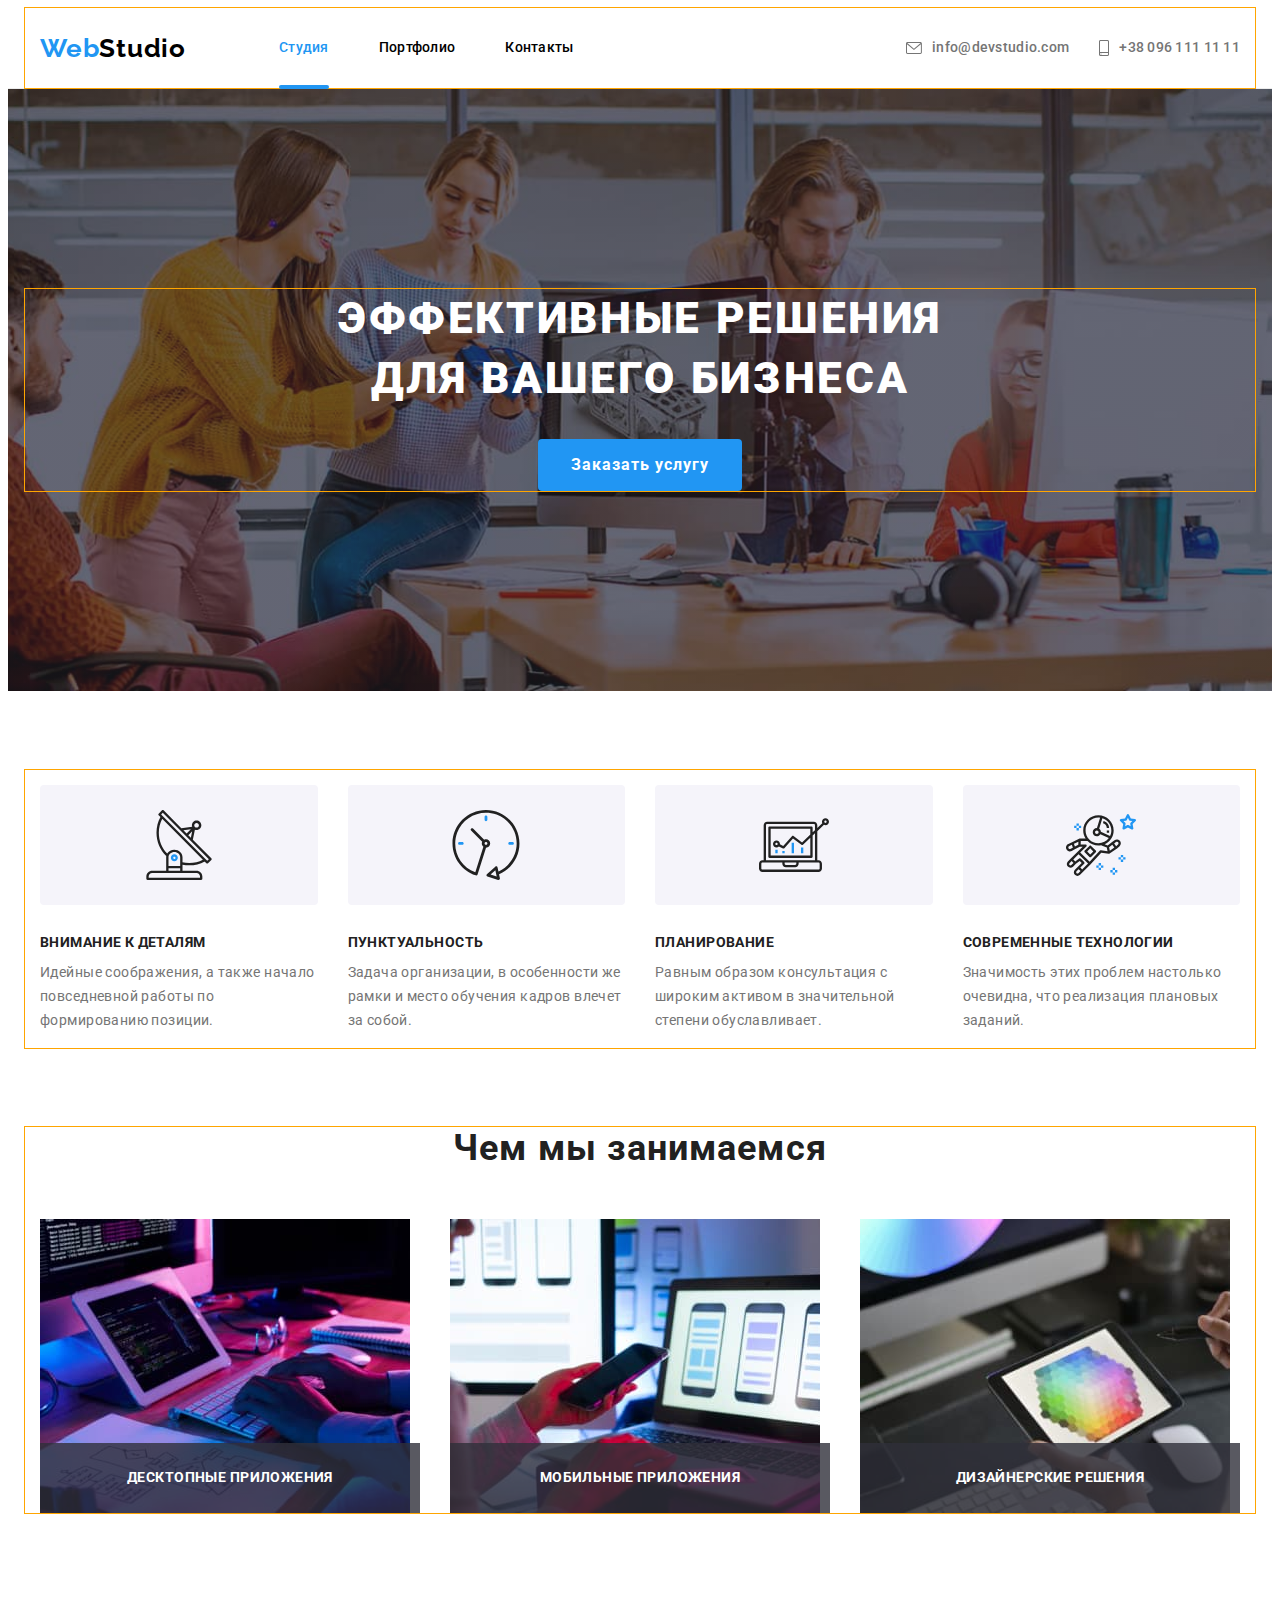
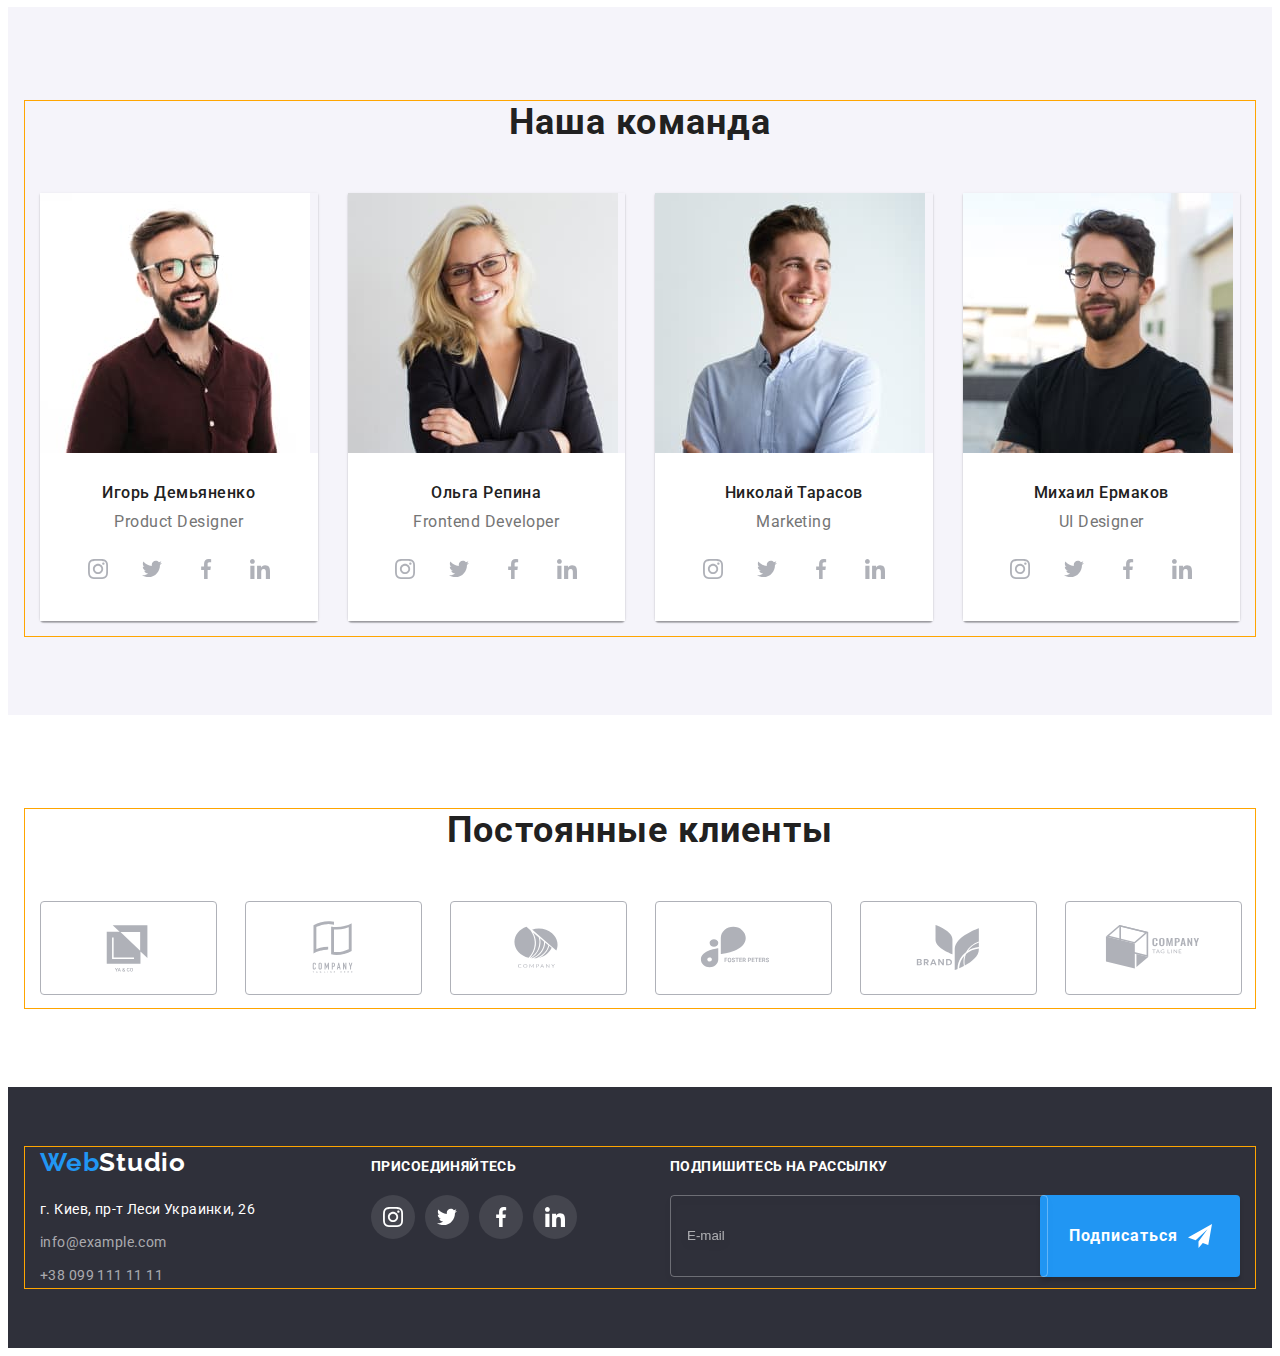
==== commit 6b41187d: "header" ====
--- a/index.html
+++ b/index.html
@@ -25,6 +25,45 @@
         <a href="./index.html" class="logo"
           >Web<span class="logo__text logo__text--dark">Studio</span></a
         >
+        <nav class="header-nav">
+          <ul class="site-nav header-nav__site-nav">
+            <li class="site-nav__item">
+              <a
+                href="./index.html"
+                class="site-nav__link site-nav__link--current"
+                >Студия</a
+              >
+            </li>
+            <li class="site-nav__item">
+              <a href="./portfolio.html" class="site-nav__link">Портфолио</a>
+            </li>
+            <li class="site-nav__item">
+              <a href="" class="site-nav__link">Контакты</a>
+            </li>
+          </ul>
+        </nav>
+
+        <ul class="contacts header-nav__contacts">
+          <li class="contacts__item">
+            <a href="mailto:info@devstudio.com" class="contacts__link">
+              <svg class="contacts__icon" width="16" height="12">
+                <use href="./images/symbol-defs.svg#icon-envelope"></use>
+              </svg>
+              info@devstudio.com
+            </a>
+          </li>
+          <li class="contacts__item">
+            <a
+              href="tel:+380961111111"
+              class="contacts__link contacts__link--current"
+            >
+              <svg class="contacts__icon" width="10" height="16">
+                <use href="./images/symbol-defs.svg#icon-smartphone"></use>
+              </svg>
+              +38 096 111 11 11
+            </a>
+          </li>
+        </ul>
         <button type="button" class="menu-open-btn">
           <svg class="menu-btn__icon" width="40" height="40">
             <use href="./images/symbol-defs.svg#icon-menu"></use>
@@ -37,45 +76,32 @@
                 <use href="./images/symbol-defs.svg#icon-close-menu"></use>
               </svg>
             </button>
-            <nav class="header-nav">
-              <ul class="site-nav header-nav__site-nav">
-                <li class="site-nav__item">
+            <ul class="mob-nav">
+              <li class="mob-nav__item">
+                <a href="./index.html" class="mob-nav__link">Студия</a>
+              </li>
+              <li class="mob-nav__item">
+                <a href="./portfolio.html" class="mob-nav__link">Портфолио</a>
+              </li>
+              <li class="mob-nav__item">
+                <a href="" class="mob-nav__link">Контакты</a>
+              </li>
+            </ul>
+            <div class="contacts-wrap">
+              <ul class="contacts-mob">
+                <li class="contacts-mob__item">
                   <a
-                    href="./index.html"
-                    class="site-nav__link site-nav__link--current"
-                    >Студия</a
+                    href="mailto:info@devstudio.com"
+                    class="contacts-mob__link"
                   >
-                </li>
-                <li class="site-nav__item">
-                  <a href="./portfolio.html" class="site-nav__link"
-                    >Портфолио</a
-                  >
-                </li>
-                <li class="site-nav__item">
-                  <a href="" class="site-nav__link">Контакты</a>
-                </li>
-              </ul>
-            </nav>
-            <div class="contacts-wrap">
-              <ul class="contacts contacts-wrap__contacts">
-                <li class="contacts__item">
-                  <a href="mailto:info@devstudio.com" class="contacts__link">
-                    <svg class="contacts__icon" width="16" height="12">
-                      <use href="./images/symbol-defs.svg#icon-envelope"></use>
-                    </svg>
                     info@devstudio.com
                   </a>
                 </li>
-                <li class="contacts__item">
+                <li class="contacts-mob__item">
                   <a
                     href="tel:+380961111111"
-                    class="contacts__link contacts__link--current"
+                    class="contacts-mob__link contacts-mob__link--current"
                   >
-                    <svg class="contacts__icon" width="10" height="16">
-                      <use
-                        href="./images/symbol-defs.svg#icon-smartphone"
-                      ></use>
-                    </svg>
                     +38 096 111 11 11
                   </a>
                 </li>
--- a/css/main.css
+++ b/css/main.css
@@ -159,13 +159,16 @@
   color: var(--logo-footer-color);
 }
 
-.mob-menu__container {
-  padding: 48px 40px;
-  position: relative;
-  height: 100%;
-  display: flex;
-  flex-direction: column;
-  justify-content: space-between;
+@media screen and (max-width: 767px) {
+  .mob-menu__container {
+    padding: 48px 40px;
+    position: relative;
+    height: 100%;
+    overflow-y: auto;
+    display: flex;
+    flex-direction: column;
+    justify-content: space-between;
+  }
 }
 
 @media screen and (max-width: 767px) {
@@ -184,6 +187,11 @@
     transform: translateX(0);
   }
 }
+@media screen and (min-width: 768px) {
+  .mob-menu {
+    display: none;
+  }
+}
 
 .menu-open-btn {
   cursor: pointer;
@@ -197,6 +205,11 @@
 }
 .menu-open-btn:hover, .menu-open-btn:focus {
   fill: var(--accent-color);
+}
+@media screen and (min-width: 768px) {
+  .menu-open-btn {
+    display: none;
+  }
 }
 
 .menu-close-btn {
@@ -215,6 +228,15 @@
 }
 .menu-close-btn:hover, .menu-close-btn:focus {
   fill: var(--accent-color);
+}
+@media screen and (min-width: 768px) {
+  .menu-close-btn {
+    display: none;
+  }
+}
+
+.no-scroll {
+  overflow: hidden;
 }
 
 .backdrop {
@@ -473,22 +495,31 @@
   border-bottom: 1px solid #ececec;
 }
 
-.header__container {
-  display: flex;
-  align-items: center;
-  padding-top: 16px;
-  padding-bottom: 16px;
-}
-
-.site-nav {
+@media screen and (max-width: 767px) {
+  .header__container {
+    display: flex;
+    align-items: center;
+    padding-top: 16px;
+    padding-bottom: 16px;
+  }
+}
+@media screen and (min-width: 768px) {
+  .header__container {
+    display: flex;
+    align-items: center;
+    justify-content: start;
+  }
+}
+
+.mob-nav {
   list-style: none;
 }
 
-.site-nav__item:not(:last-child) {
+.mob-nav__item {
   margin-bottom: 32px;
 }
 
-.site-nav__link {
+.mob-nav__link {
   text-decoration: none;
   cursor: pointer;
   display: block;
@@ -500,28 +531,159 @@
   position: relative;
   transition: color var(--transition-duration) var(--transition-timing);
 }
-.site-nav__link:hover, .site-nav__link:focus {
+.mob-nav__link:hover, .mob-nav__link:focus {
   color: var(--accent-color);
 }
-.site-nav__link--current {
-  color: var(--accent-color);
-}
-
-.contacts {
+
+.contacts-mob {
   list-style: none;
   display: flex;
   flex-direction: column-reverse;
 }
 
-.contacts__item:last-child {
+.contacts-mob__item:last-child {
   margin-bottom: 32px;
 }
 
-.contacts__item:not(:last-child) {
+.contacts-mob__item:not(:last-child) {
   margin-bottom: 64px;
 }
 
-.contacts__link {
+@media screen and (max-width: 767px) {
+  .header-nav {
+    display: none;
+  }
+}
+@media screen and (min-width: 768px) {
+  .header-nav {
+    display: flex;
+    align-items: center;
+  }
+}
+
+@media screen and (min-width: 768px) {
+  .site-nav {
+    list-style: none;
+    display: flex;
+    align-items: center;
+  }
+}
+
+@media screen and (min-width: 768px) {
+  .header-nav__site-nav {
+    margin-left: 88px;
+  }
+}
+@media screen and (min-width: 1200px) {
+  .header-nav__site-nav {
+    margin-left: 93px;
+  }
+}
+
+@media screen and (min-width: 768px) {
+  .site-nav__item:not(:last-child) {
+    margin-right: 50px;
+  }
+}
+
+@media screen and (min-width: 768px) {
+  .site-nav__link {
+    text-decoration: none;
+    display: block;
+    cursor: pointer;
+    padding-bottom: 32px;
+    padding-top: 32px;
+    font-weight: 500;
+    font-size: 14px;
+    line-height: 1.14;
+    letter-spacing: 0.02em;
+    color: var(--main-color-title);
+    position: relative;
+    transition: color var(--transition-duration) var(--transition-timing);
+  }
+  .site-nav__link:hover, .site-nav__link:focus {
+    color: var(--accent-color);
+  }
+  .site-nav__link--current {
+    color: var(--accent-color);
+    position: relative;
+  }
+  .site-nav__link--current::after {
+    content: "";
+    display: block;
+    width: 100%;
+    height: 4px;
+    position: absolute;
+    left: 0;
+    bottom: -1px;
+    background-color: var(--accent-color);
+    border-radius: 2px;
+  }
+}
+
+@media screen and (min-width: 768px) {
+  .header-nav__contacts {
+    margin-left: auto;
+  }
+}
+
+@media screen and (max-width: 767px) {
+  .contacts {
+    display: none;
+  }
+}
+@media screen and (min-width: 768px) {
+  .contacts {
+    list-style: none;
+    display: flex;
+    flex-direction: column;
+  }
+}
+@media screen and (min-width: 1200px) {
+  .contacts {
+    flex-direction: row;
+  }
+}
+
+@media screen and (min-width: 768px) {
+  .contacts__item:not(:last-child) {
+    margin-bottom: 10px;
+  }
+}
+@media screen and (min-width: 1200px) {
+  .contacts__item:not(:last-child) {
+    margin-bottom: 0px;
+    margin-right: 30px;
+  }
+}
+
+@media screen and (min-width: 768px) {
+  .contacts__link {
+    text-decoration: none;
+    display: inline-flex;
+    align-items: center;
+    justify-content: center;
+    font-weight: 500;
+    font-size: 12px;
+    line-height: 1.17;
+    letter-spacing: 0.02em;
+    color: var(--main-text-color);
+    transition: color var(--transition-duration) var(--transition-timing);
+  }
+  .contacts__link:hover, .contacts__link:focus {
+    color: var(--accent-color);
+  }
+}
+@media screen and (min-width: 768px) and (min-width: 1200px) {
+  .contacts__link {
+    padding-bottom: 32px;
+    padding-top: 32px;
+    font-size: 14px;
+    line-height: 1.14;
+  }
+}
+
+.contacts-mob__link {
   text-decoration: none;
   font-weight: 500;
   font-size: 24px;
@@ -530,11 +692,11 @@
   color: var(--main-text-color);
   transition: color var(--transition-duration) var(--transition-timing);
 }
-.contacts__link:hover, .contacts__link:focus {
+.contacts-mob__link:hover, .contacts-mob__link:focus {
   color: var(--accent-color);
 }
 
-.contacts__link--current {
+.contacts-mob__link--current {
   font-weight: 500;
   font-size: 34px;
   line-height: 1.18;
@@ -543,7 +705,8 @@
 }
 
 .contacts__icon {
-  display: none;
+  margin-right: 10px;
+  fill: currentColor;
 }
 
 .social-media {
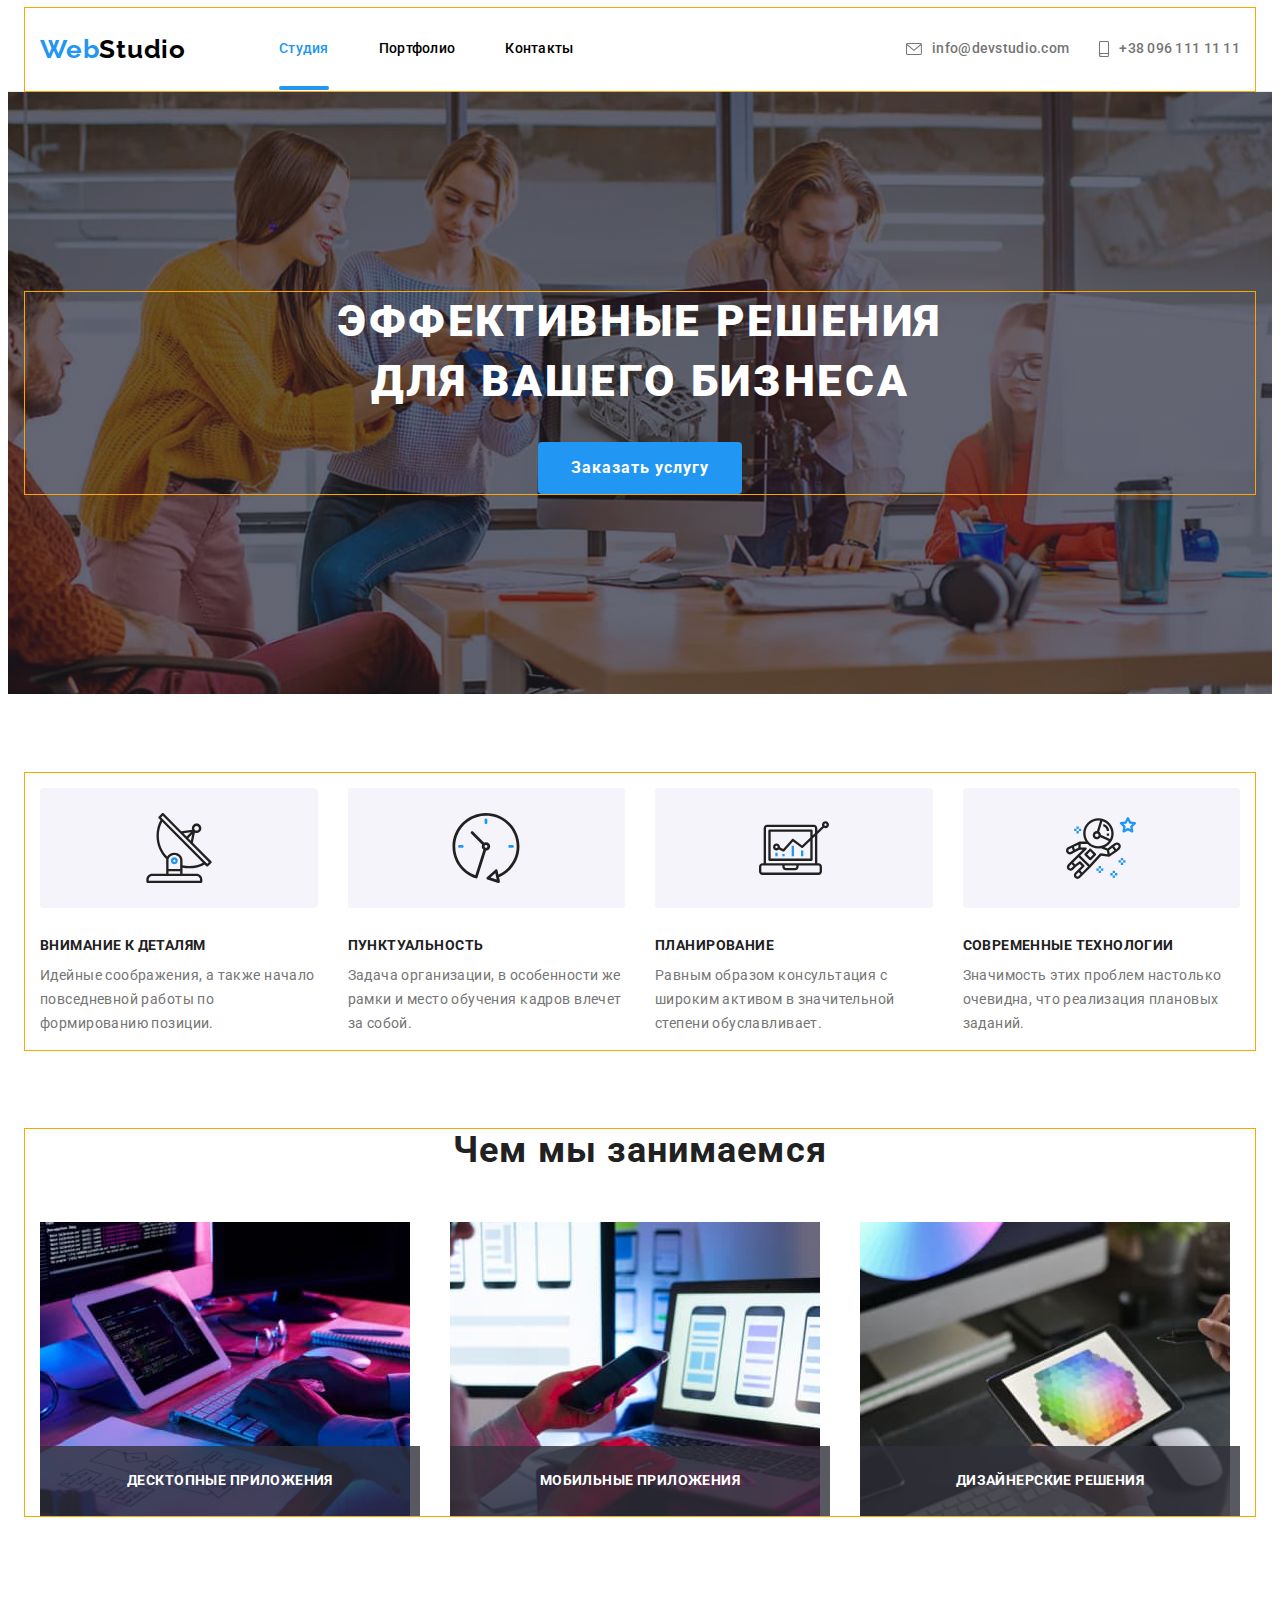
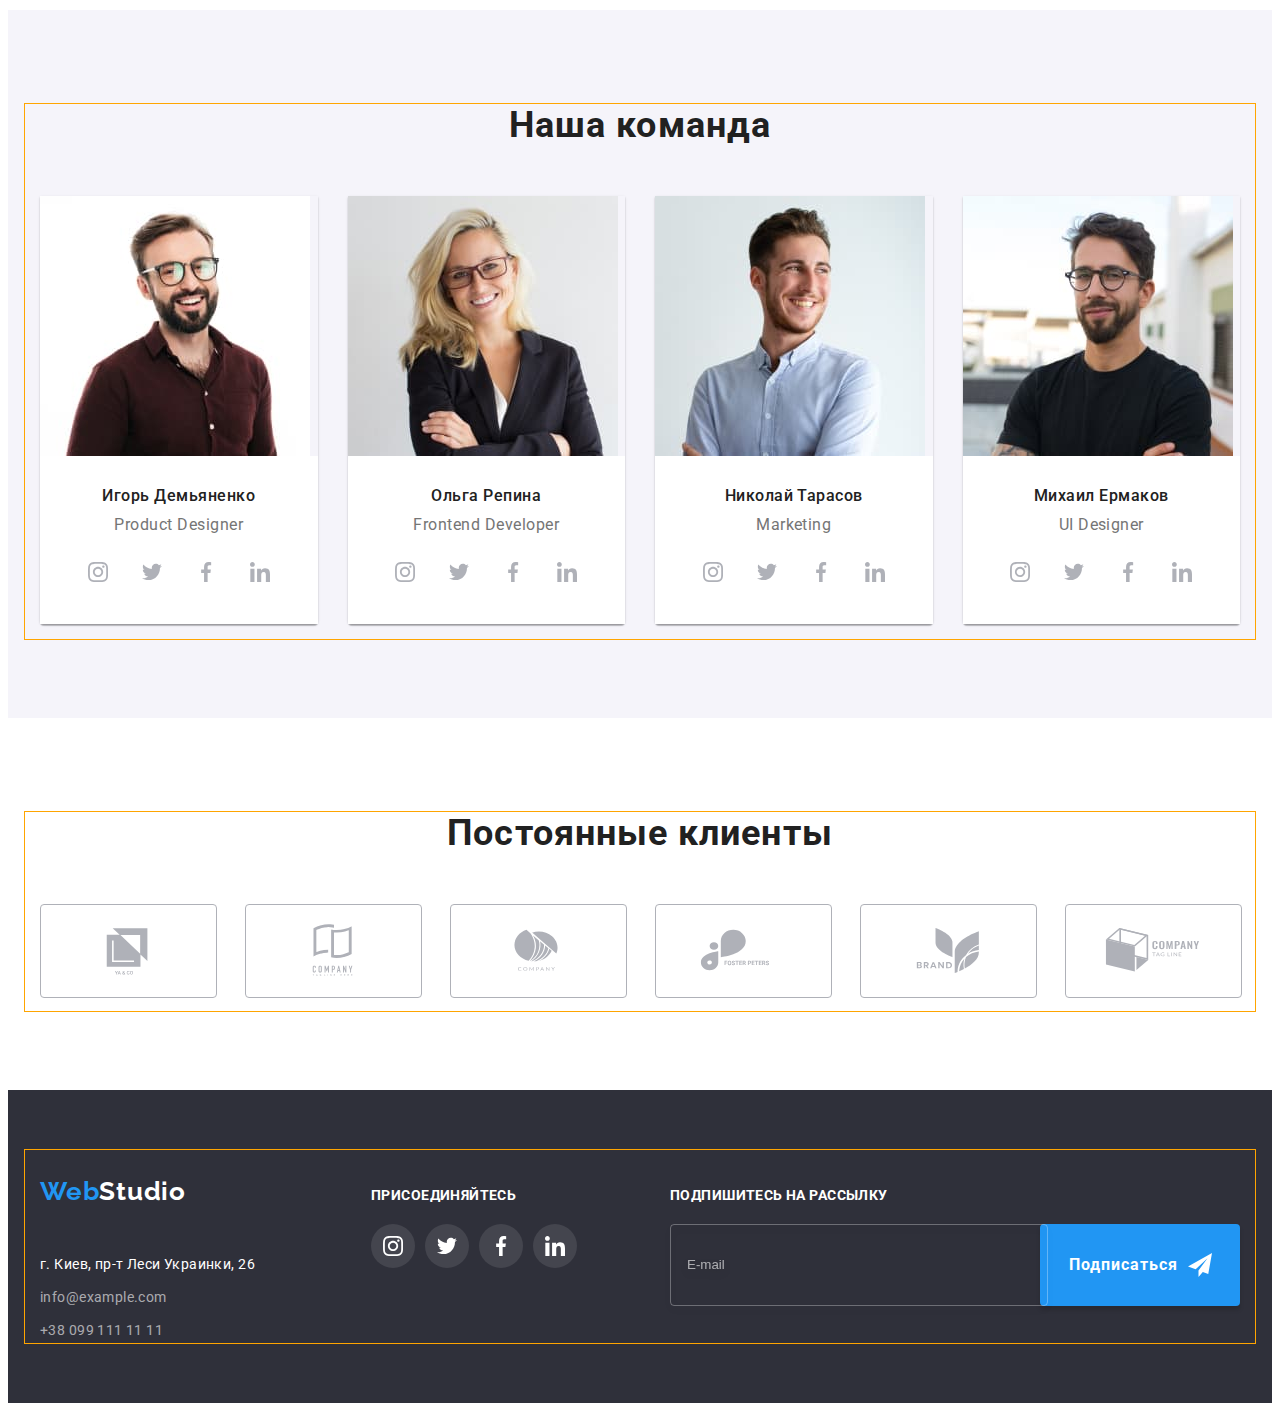
==== commit e6fd6ee3: "Портфолио" ====
--- a/index.html
+++ b/index.html
@@ -78,7 +78,11 @@
             </button>
             <ul class="mob-nav">
               <li class="mob-nav__item">
-                <a href="./index.html" class="mob-nav__link">Студия</a>
+                <a
+                  href="./index.html"
+                  class="mob-nav__link mob-nav__link--current"
+                  >Студия</a
+                >
               </li>
               <li class="mob-nav__item">
                 <a href="./portfolio.html" class="mob-nav__link">Портфолио</a>
@@ -227,33 +231,54 @@
           <h2 class="section__title">Чем мы занимаемся</h2>
           <ul class="about">
             <li class="about__item">
-              <img
-                src="./images/image1.jpg"
-                alt="процесс разработки"
-                width="370"
-                height="294"
-                class="about__image"
-              />
+              <picture>
+                <source
+                  srcset="
+                    ./images/about/about1-desk.jpg    1x,
+                    ./images/about/about1-desk-2x.jpg 2x
+                  "
+                  media="(min-width:1200px)"
+                />
+                <img
+                  src="./images/about/about1-desk.jpg"
+                  alt="процесс разработки"
+                  class="about__image"
+                />
+              </picture>
               <p class="about__overlay-text">Десктопные приложения</p>
             </li>
             <li class="about__item">
-              <img
-                src="./images/image2.jpg"
-                alt="разработка мобильного приложения"
-                width="370"
-                height="294"
-                class="about__image"
-              />
+              <picture>
+                <source
+                  srcset="
+                    ./images/about/about2-desk.jpg    1x,
+                    ./images/about/about2-desk-2x.jpg 2x
+                  "
+                  media="(min-width:1200px)"
+                />
+                <img
+                  src="./images/about/about2-desk.jpg"
+                  alt="разработка мобильного приложения"
+                  class="about__image"
+                />
+              </picture>
               <p class="about__overlay-text">Мобильные приложения</p>
             </li>
             <li class="about__item">
-              <img
-                src="./images/image3.jpg"
-                alt="подбор цвета для веб дизайна"
-                width="370"
-                height="294"
-                class="about__image"
-              />
+              <picture>
+                <source
+                  srcset="
+                    ./images/about/about3-desk.jpg    1x,
+                    ./images/about/about3-desk-2x.jpg 2x
+                  "
+                  media="(min-width:1200px)"
+                />
+                <img
+                  src="./images/about/about3-desk.jpg "
+                  alt="подбор цвета для веб дизайна"
+                  class="about__image"
+                />
+              </picture>
               <p class="about__overlay-text">Дизайнерские решения</p>
             </li>
           </ul>
--- a/css/main.css
+++ b/css/main.css
@@ -136,6 +136,9 @@
 }
 
 .logo {
+  padding-top: 16px;
+  padding-bottom: 16px;
+  display: block;
   text-decoration: none;
   color: var(--accent-color);
   font-family: Raleway, sans-serif;
@@ -143,6 +146,12 @@
   font-size: 24px;
   line-height: 1.17;
   letter-spacing: 0.03em;
+}
+@media screen and (min-width: 768px) {
+  .logo {
+    padding-top: 26px;
+    padding-bottom: 26px;
+  }
 }
 @media screen and (min-width: 1200px) {
   .logo {
@@ -181,7 +190,7 @@
     height: 100vh;
     background-color: #ffffff;
     transform: translateX(-100%);
-    transition: translate var(--transition-duration) var(--transition-timing);
+    transition: transform var(--transition-duration) var(--transition-timing);
   }
   .mob-menu.is-hidden {
     transform: translateX(0);
@@ -246,6 +255,7 @@
   width: 100%;
   height: 100%;
   background-color: rgba(0, 0, 0, 0.2);
+  opacity: 1;
   transition: opacity var(--transition-duration) var(--transition-duration), visibility var(--transition-duration) var(--transition-timing);
 }
 .backdrop.is-hidden {
@@ -256,24 +266,41 @@
 .backdrop.is-hidden .modal {
   transform: scale(0.2) rotate(-100deg);
 }
+@media screen and (max-width: 767px) {
+  .backdrop {
+    padding-top: 93px;
+    padding-left: 15px;
+    padding-right: 15px;
+  }
+}
 
 .modal {
-  width: 450px;
-  min-height: 609px;
-  position: absolute;
-  top: 50%;
-  left: 50%;
-  transition: transform var(--transition-duration) var(--transition-timing);
-  transform: translate(-50%, -50%) scale(1) rotate(0);
+  padding: 40px;
   background-color: #ffffff;
   box-shadow: 0px 1px 3px rgba(0, 0, 0, 0.12), 0px 1px 1px rgba(0, 0, 0, 0.14), 0px 2px 1px rgba(0, 0, 0, 0.2);
   border-radius: 4px;
-  padding: 40px;
-}
-@media screen and (min-width: 1200px) {
+  transform: scale(1);
+  transition: transform 300ms cubic-bezier(0.4, 0, 0.2, 1);
+  max-width: 450px;
+  margin-left: auto;
+  margin-right: auto;
+  overflow-y: auto;
+}
+@media screen and (min-width: 768px) {
   .modal {
+    width: 450px;
+    min-height: 609px;
+    position: absolute;
+    top: 50%;
+    left: 50%;
+    transition: transform var(--transition-duration) var(--transition-timing);
+    transform: translate(-50%, -50%) scale(1) rotate(0);
+  }
+}
+@media screen and (min-width: 1200px) {
+  .modal {
+    min-width: 528px;
     min-height: 581px;
-    width: 528px;
   }
 }
 
@@ -355,7 +382,7 @@
 }
 
 .modal-form__textarea {
-  width: 370px;
+  max-width: 370px;
   min-height: 120px;
   resize: none;
   border: 1px solid rgba(33, 33, 33, 0.2);
@@ -368,7 +395,7 @@
 }
 @media screen and (min-width: 1200px) {
   .modal-form__textarea {
-    width: 448px;
+    min-width: 448px;
   }
 }
 .modal-form__textarea:hover, .modal-form__textarea:focus {
@@ -491,22 +518,20 @@
   color: var(--accent-color);
 }
 
+.no-scroll {
+  overflow: hidden;
+}
+
 .header {
   border-bottom: 1px solid #ececec;
 }
 
-@media screen and (max-width: 767px) {
+.header__container {
+  display: flex;
+  align-items: center;
+}
+@media screen and (min-width: 768px) {
   .header__container {
-    display: flex;
-    align-items: center;
-    padding-top: 16px;
-    padding-bottom: 16px;
-  }
-}
-@media screen and (min-width: 768px) {
-  .header__container {
-    display: flex;
-    align-items: center;
     justify-content: start;
   }
 }
@@ -531,6 +556,9 @@
   position: relative;
   transition: color var(--transition-duration) var(--transition-timing);
 }
+.mob-nav__link--current {
+  color: var(--accent-color);
+}
 .mob-nav__link:hover, .mob-nav__link:focus {
   color: var(--accent-color);
 }
@@ -547,6 +575,27 @@
 
 .contacts-mob__item:not(:last-child) {
   margin-bottom: 64px;
+}
+
+.social-media {
+  list-style: none;
+  display: flex;
+}
+
+.social-media__item:not(:last-child) {
+  margin-right: 10px;
+  border-right: 1px solid rgba(33, 33, 33, 0.2);
+}
+
+.social-media__link {
+  margin-right: 10px;
+  cursor: pointer;
+  text-decoration: none;
+  font-weight: 500;
+  font-size: 18px;
+  line-height: 1.22;
+  letter-spacing: 0.02em;
+  color: var(--accent-color);
 }
 
 @media screen and (max-width: 767px) {
@@ -707,27 +756,6 @@
 .contacts__icon {
   margin-right: 10px;
   fill: currentColor;
-}
-
-.social-media {
-  list-style: none;
-  display: flex;
-}
-
-.social-media__item:not(:last-child) {
-  margin-right: 10px;
-  border-right: 1px solid rgba(33, 33, 33, 0.2);
-}
-
-.social-media__link {
-  margin-right: 10px;
-  cursor: pointer;
-  text-decoration: none;
-  font-weight: 500;
-  font-size: 18px;
-  line-height: 1.22;
-  letter-spacing: 0.02em;
-  color: var(--accent-color);
 }
 
 .hero {
@@ -1245,20 +1273,37 @@
 }
 
 .portfolio__filter {
-  margin-bottom: 50px;
+  margin-bottom: 40px;
+}
+@media screen and (min-width: 768px) {
+  .portfolio__filter {
+    margin-bottom: 30px;
+  }
+}
+@media screen and (min-width: 1200px) {
+  .portfolio__filter {
+    margin-bottom: 50px;
+  }
 }
 
 .filter {
   list-style: none;
   display: flex;
-  justify-content: center;
-}
-
-.filter__item {
-  border-radius: 4px;
-}
+  flex-wrap: wrap;
+}
+@media screen and (min-width: 768px) {
+  .filter {
+    justify-content: center;
+  }
+}
+
 .filter__item:not(:last-child) {
   margin-right: 8px;
+}
+@media screen and (max-width: 767px) {
+  .filter__item:nth-child(-n+3) {
+    margin-bottom: 15px;
+  }
 }
 
 .filter__btn {
@@ -1275,7 +1320,7 @@
   text-align: center;
   letter-spacing: 0.03em;
   color: #212121;
-  background-color: #f5f4f2;
+  background-color: #f5f4fa;
   transition: color var(--transition-duration) var(--transition-timing), background-color var(--transition-duration) var(--transition-timing), box-shadow var(--transition-duration) var(--transition-timing);
 }
 .filter__btn:hover, .filter__btn:focus {
@@ -1286,20 +1331,30 @@
 
 .portfolio {
   list-style: none;
-  display: flex;
-  flex-wrap: wrap;
-}
-
-.portfolio__item {
-  width: calc((100% - 60px) / 3);
-  margin-right: 30px;
-  margin-bottom: 30px;
-}
-.portfolio__item:nth-child(3n) {
-  margin-right: 0;
-}
-.portfolio__item:nth-last-child(-n+3) {
-  margin-bottom: 0;
+}
+@media screen and (min-width: 768px) {
+  .portfolio {
+    display: flex;
+    flex-wrap: wrap;
+    margin: -15px;
+  }
+}
+
+@media screen and (max-width: 767px) {
+  .portfolio__item:not(:last-child) {
+    margin-bottom: 30px;
+  }
+}
+@media screen and (min-width: 768px) {
+  .portfolio__item {
+    margin: 15px;
+    flex-basis: calc((100% - 60px) / 2);
+  }
+}
+@media screen and (min-width: 1200px) {
+  .portfolio__item {
+    flex-basis: calc((100% - 90px) / 3);
+  }
 }
 
 .btn-current {
@@ -1310,6 +1365,11 @@
 .portfolio-meta {
   padding: 20px 24px;
   border: 1px solid #eeeeee;
+}
+@media screen and (min-width: 768px) {
+  .portfolio-meta {
+    flex-grow: 1;
+  }
 }
 
 .portfolio-meta__title {
@@ -1335,10 +1395,22 @@
 .portfolio__link:hover, .portfolio__link:focus {
   box-shadow: 0px 1px 1px rgba(0, 0, 0, 0.12), 0px 4px 4px rgba(0, 0, 0, 0.06), 1px 4px 6px rgba(0, 0, 0, 0.16);
 }
+@media screen and (min-width: 768px) {
+  .portfolio__link {
+    display: flex;
+    flex-direction: column;
+    height: 100%;
+  }
+}
 
 .portfolio-overlay {
   position: relative;
   overflow: hidden;
+}
+
+.portfolio-overlay__image {
+  display: block;
+  max-width: 100%;
 }
 
 .portfolio-overlay__text {
@@ -1356,4 +1428,15 @@
 }
 .portfolio__link:hover .portfolio-overlay__text, .portfolio__link:focus .portfolio-overlay__text {
   transform: translateY(0%);
+}
+@media screen and (max-width: 767px) {
+  .portfolio-overlay__text {
+    padding: 77px 24px;
+    font-size: 4vmin;
+  }
+}
+@media screen and (mix-width: 768px) {
+  .portfolio-overlay__text {
+    padding: 49px 24px;
+  }
 }/*# sourceMappingURL=main.css.map */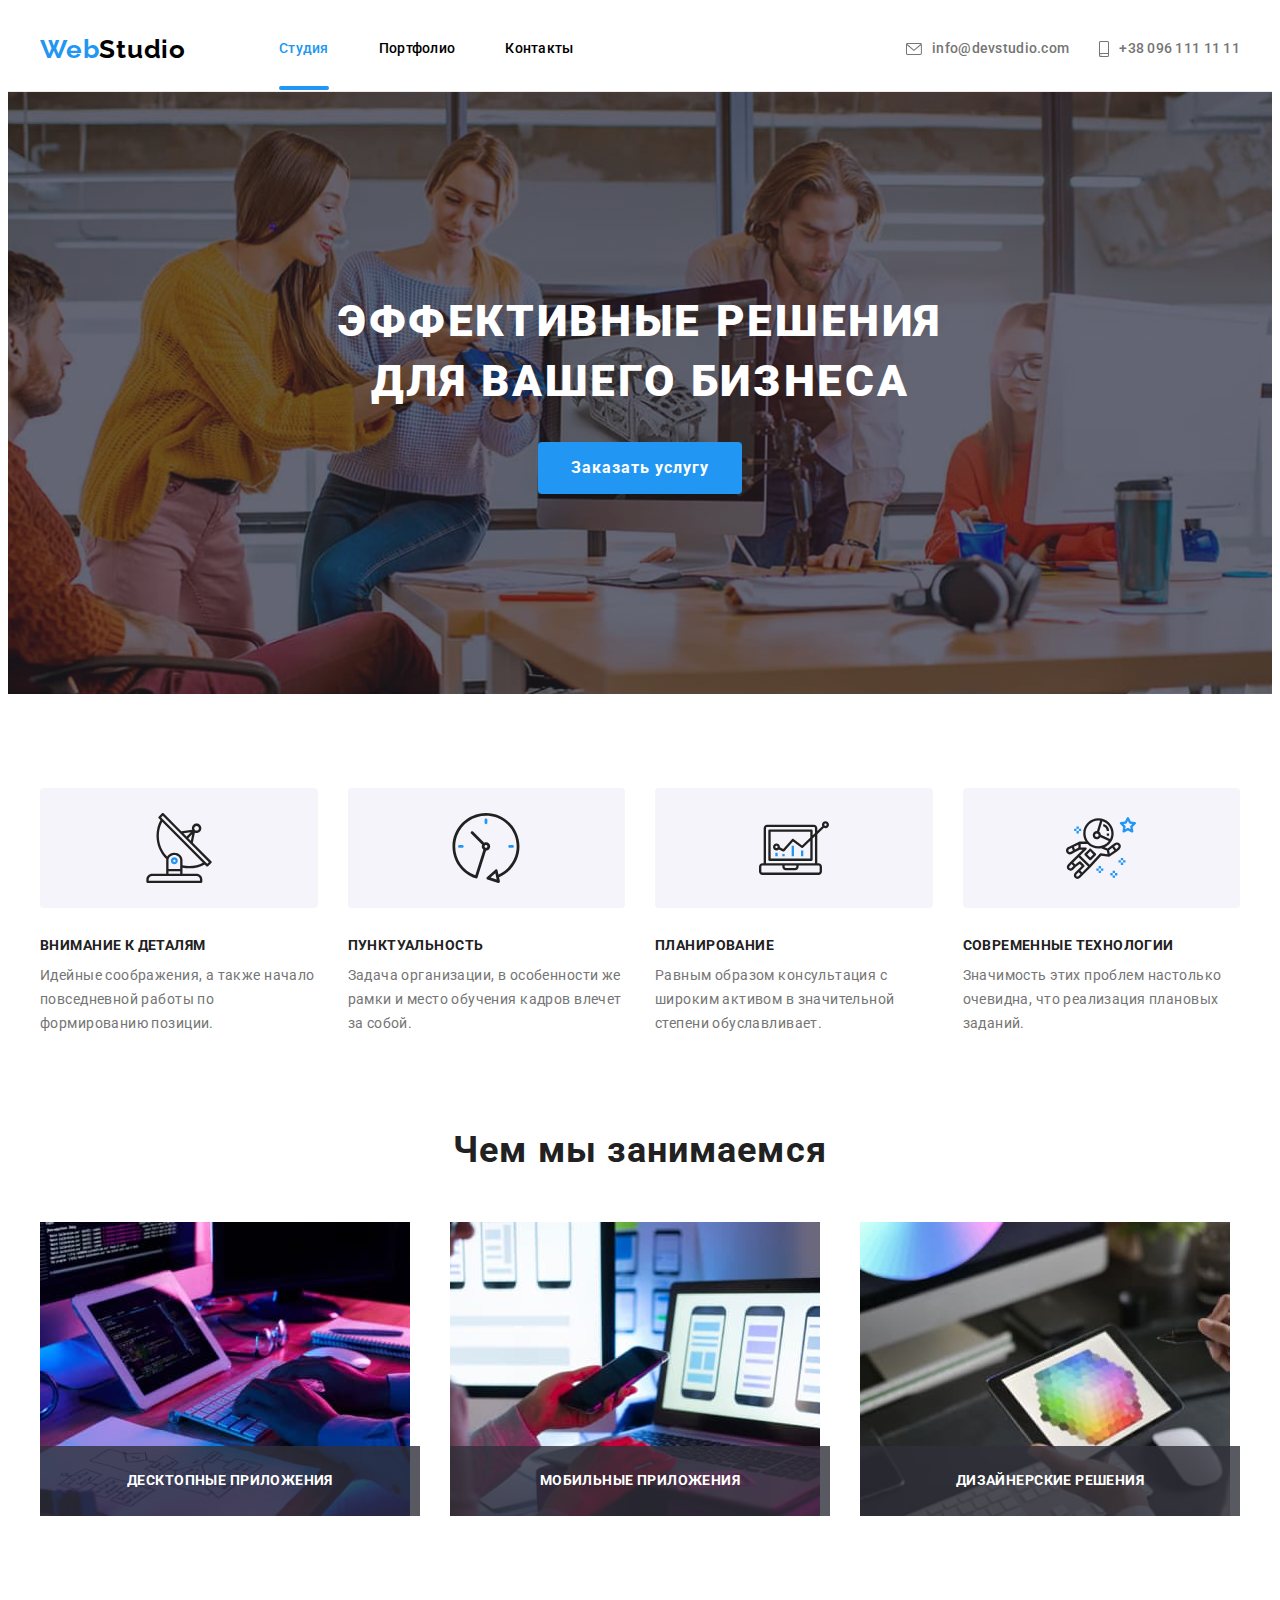
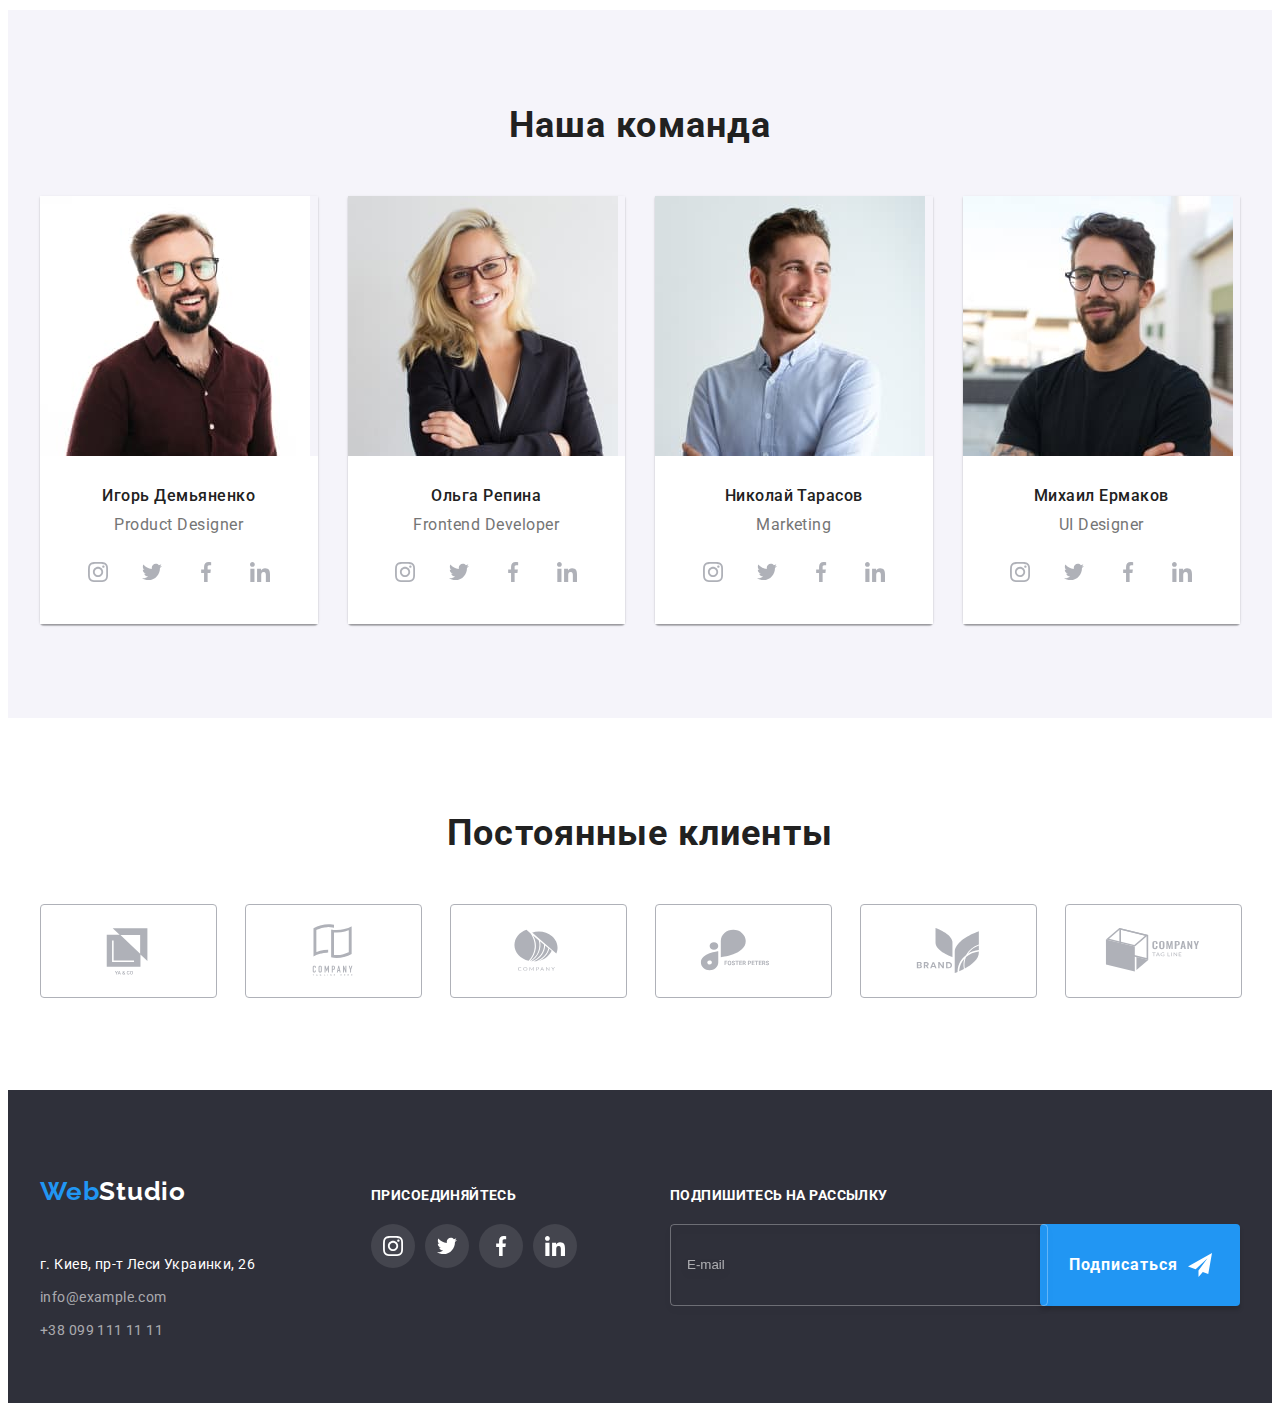
==== commit dffc0af8: "Исправление ошибок" ====
--- a/index.html
+++ b/index.html
@@ -932,8 +932,10 @@
                   <use href="./images/symbol-defs.svg#icon-check"></use>
                 </svg>
               </span>
-              Соглашаюсь с рассылкой и принимаю&nbsp;
-              <a href="" class="agreement-form__link">Условия договора</a>
+              <div class="agreement-wrap">
+                Соглашаюсь с рассылкой и принимаю&nbsp;
+                <a href="" class="agreement-form__link">Условия договора</a>
+              </div>
             </label>
           </div>
           <button type="submit" class="modal-form__btn">Отправить</button>
--- a/css/main.css
+++ b/css/main.css
@@ -59,7 +59,6 @@
 .container {
   padding-left: 15px;
   padding-right: 15px;
-  outline: 1px solid orange;
 }
 @media screen and (min-width: 480px) {
   .container {
@@ -433,15 +432,13 @@
 
 .agreement-form {
   margin-bottom: 31px;
-  margin-left: auto;
-  margin-right: auto;
-  display: flex;
-  align-items: center;
-  justify-content: center;
 }
 @media screen and (min-width: 1200px) {
   .agreement-form {
     margin-bottom: 30px;
+    display: flex;
+    align-items: center;
+    justify-content: center;
     font-size: 12px;
     line-height: 1.17;
   }
@@ -512,6 +509,12 @@
 }
 .modal-form__btn:hover, .modal-form__btn:focus {
   box-shadow: 0px 4px 4px rgba(0, 0, 0, 0.15);
+}
+
+@media screen and (min-width: 480px) {
+  .agreement-wrap {
+    display: flex;
+  }
 }
 
 .agreement-form__link {
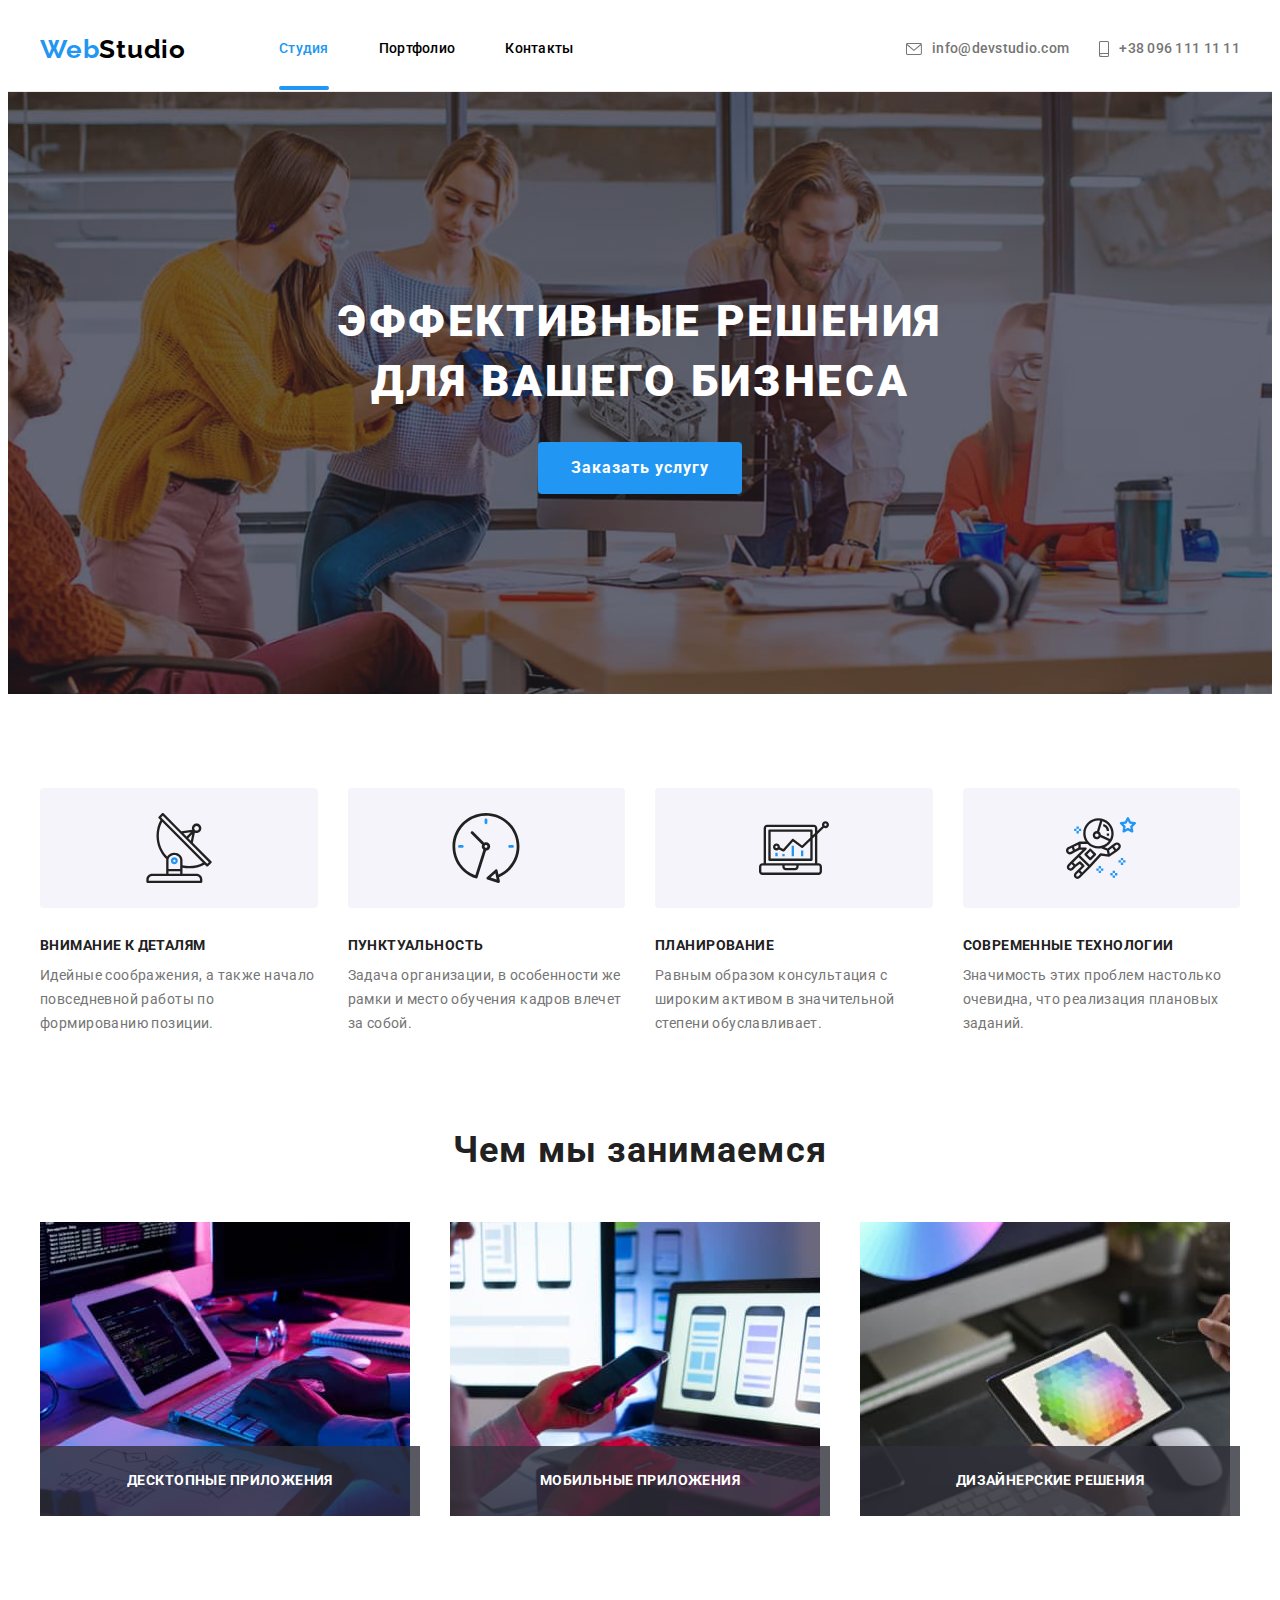
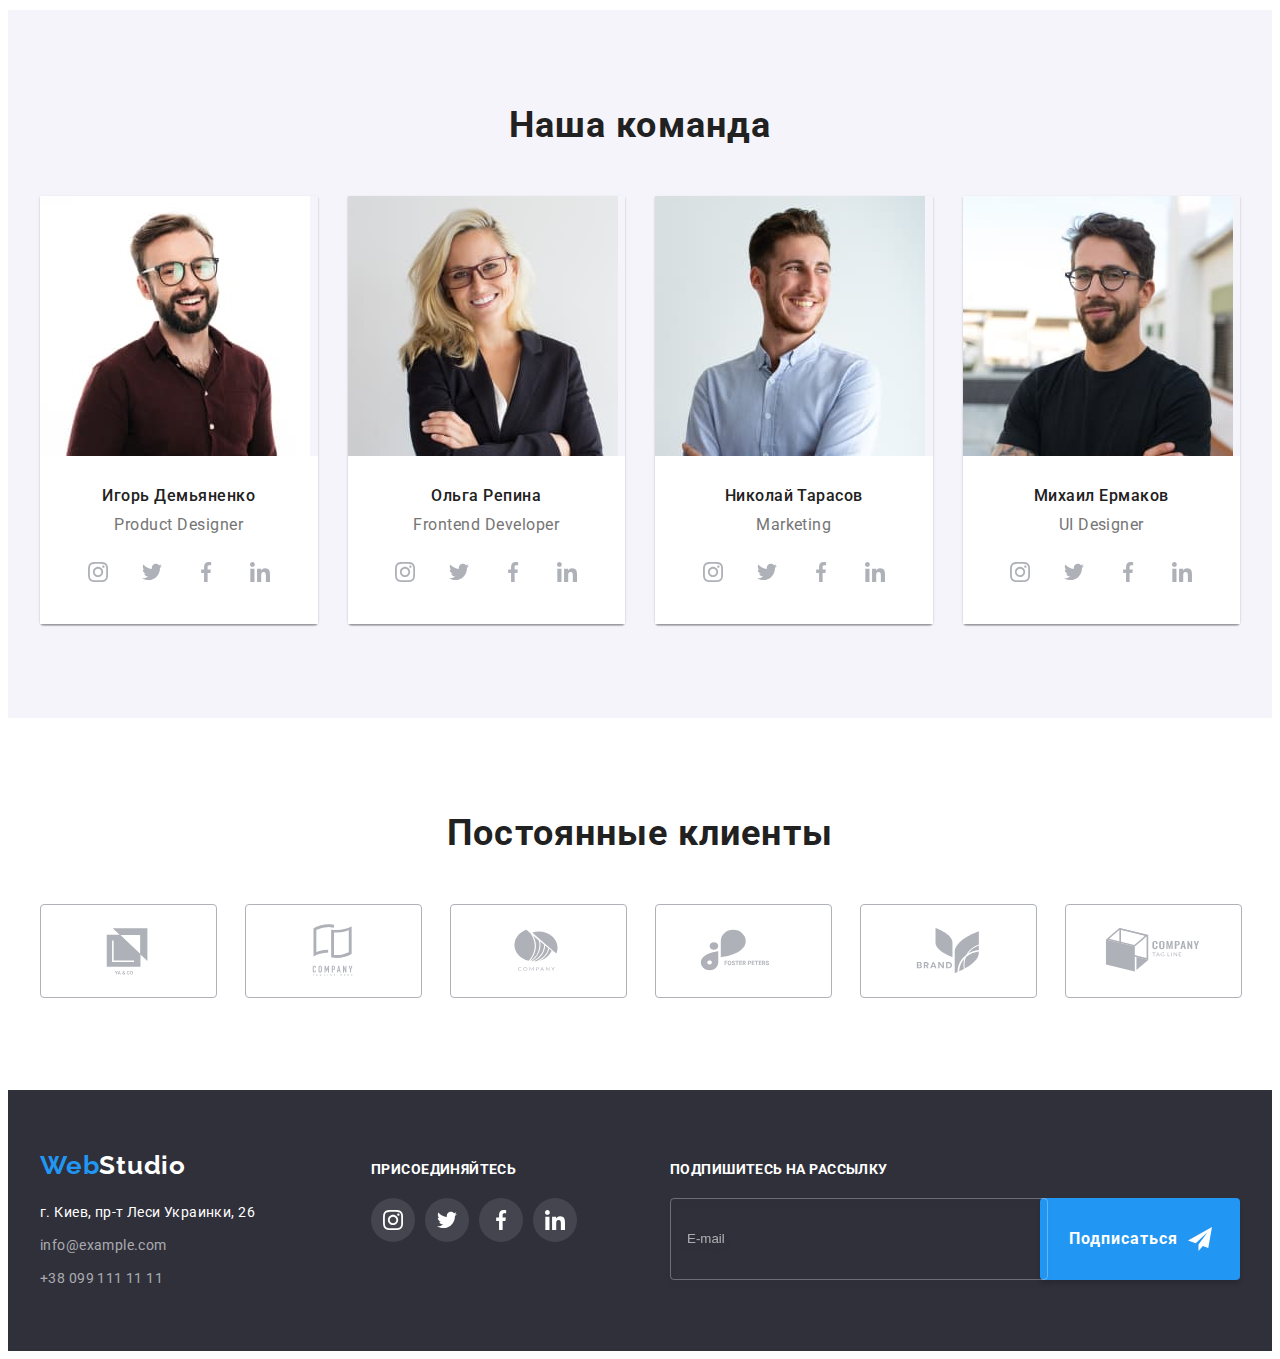
==== commit 0d3406c3: "исправление ошибок" ====
--- a/index.html
+++ b/index.html
@@ -927,15 +927,15 @@
               required
             />
             <label for="agreement" class="agreement-form__label">
-              <span>
+              <span class="agreement-form__wrap">
                 <svg class="agreement-form__icon" width="11" height="8">
                   <use href="./images/symbol-defs.svg#icon-check"></use>
                 </svg>
               </span>
-              <div class="agreement-wrap">
+              <span class="agreement-wrap">
                 Соглашаюсь с рассылкой и принимаю&nbsp;
                 <a href="" class="agreement-form__link">Условия договора</a>
-              </div>
+              </span>
             </label>
           </div>
           <button type="submit" class="modal-form__btn">Отправить</button>
--- a/css/main.css
+++ b/css/main.css
@@ -458,7 +458,7 @@
     line-height: 1.71;
   }
 }
-.agreement-form__label span {
+.agreement-form__label .agreement-form__wrap {
   display: flex;
   align-items: center;
   justify-content: center;
@@ -468,17 +468,17 @@
   border-radius: 3px;
   margin-right: 9px;
 }
-.agreement-form__input + .agreement-form__label span {
+.agreement-form__input + .agreement-form__label .agreement-form__wrap {
   transition: border-color var(--transition-duration) var(--transition-timing);
 }
-.agreement-form__input:checked + .agreement-form__label span {
+.agreement-form__input:checked + .agreement-form__label .agreement-form__wrap {
   background-color: var(--accent-color);
   border: none;
 }
-.agreement-form__input:hover + .agreement-form__label span {
+.agreement-form__input:hover + .agreement-form__label .agreement-form__wrap {
   border-color: var(--accent-color);
 }
-.agreement-form__input:focus + .agreement-form__label span {
+.agreement-form__input:focus + .agreement-form__label .agreement-form__wrap {
   border-color: var(--accent-color);
 }
 
@@ -1063,13 +1063,12 @@
   padding-bottom: 60px;
   background-color: var(--footer-bgc);
 }
-
-.footer-contacts {
-  margin-bottom: 60px;
-}
+.footer .logo {
+  padding: 0;
+}
+
 @media screen and (min-width: 1200px) {
   .footer-contacts {
-    margin-bottom: 0px;
     flex-grow: 1;
   }
 }
@@ -1079,12 +1078,21 @@
   margin-bottom: 20px;
 }
 
+.footer-wrap {
+  margin-bottom: 60px;
+}
 @media screen and (min-width: 768px) {
   .footer-wrap {
     display: flex;
     justify-content: space-around;
     align-items: baseline;
     flex-grow: 1;
+  }
+}
+@media screen and (min-width: 1200px) {
+  .footer-wrap {
+    margin-bottom: 0;
+    margin-right: 93px;
   }
 }
 
@@ -1140,7 +1148,6 @@
 }
 @media screen and (min-width: 1200px) {
   .footer__footer-social {
-    margin-right: 93px;
     margin-bottom: 0px;
   }
 }
@@ -1435,10 +1442,9 @@
 @media screen and (max-width: 767px) {
   .portfolio-overlay__text {
     padding: 77px 24px;
-    font-size: 4vmin;
-  }
-}
-@media screen and (mix-width: 768px) {
+  }
+}
+@media screen and (max-width: 767px) and (mix-width: 768px) {
   .portfolio-overlay__text {
     padding: 49px 24px;
   }
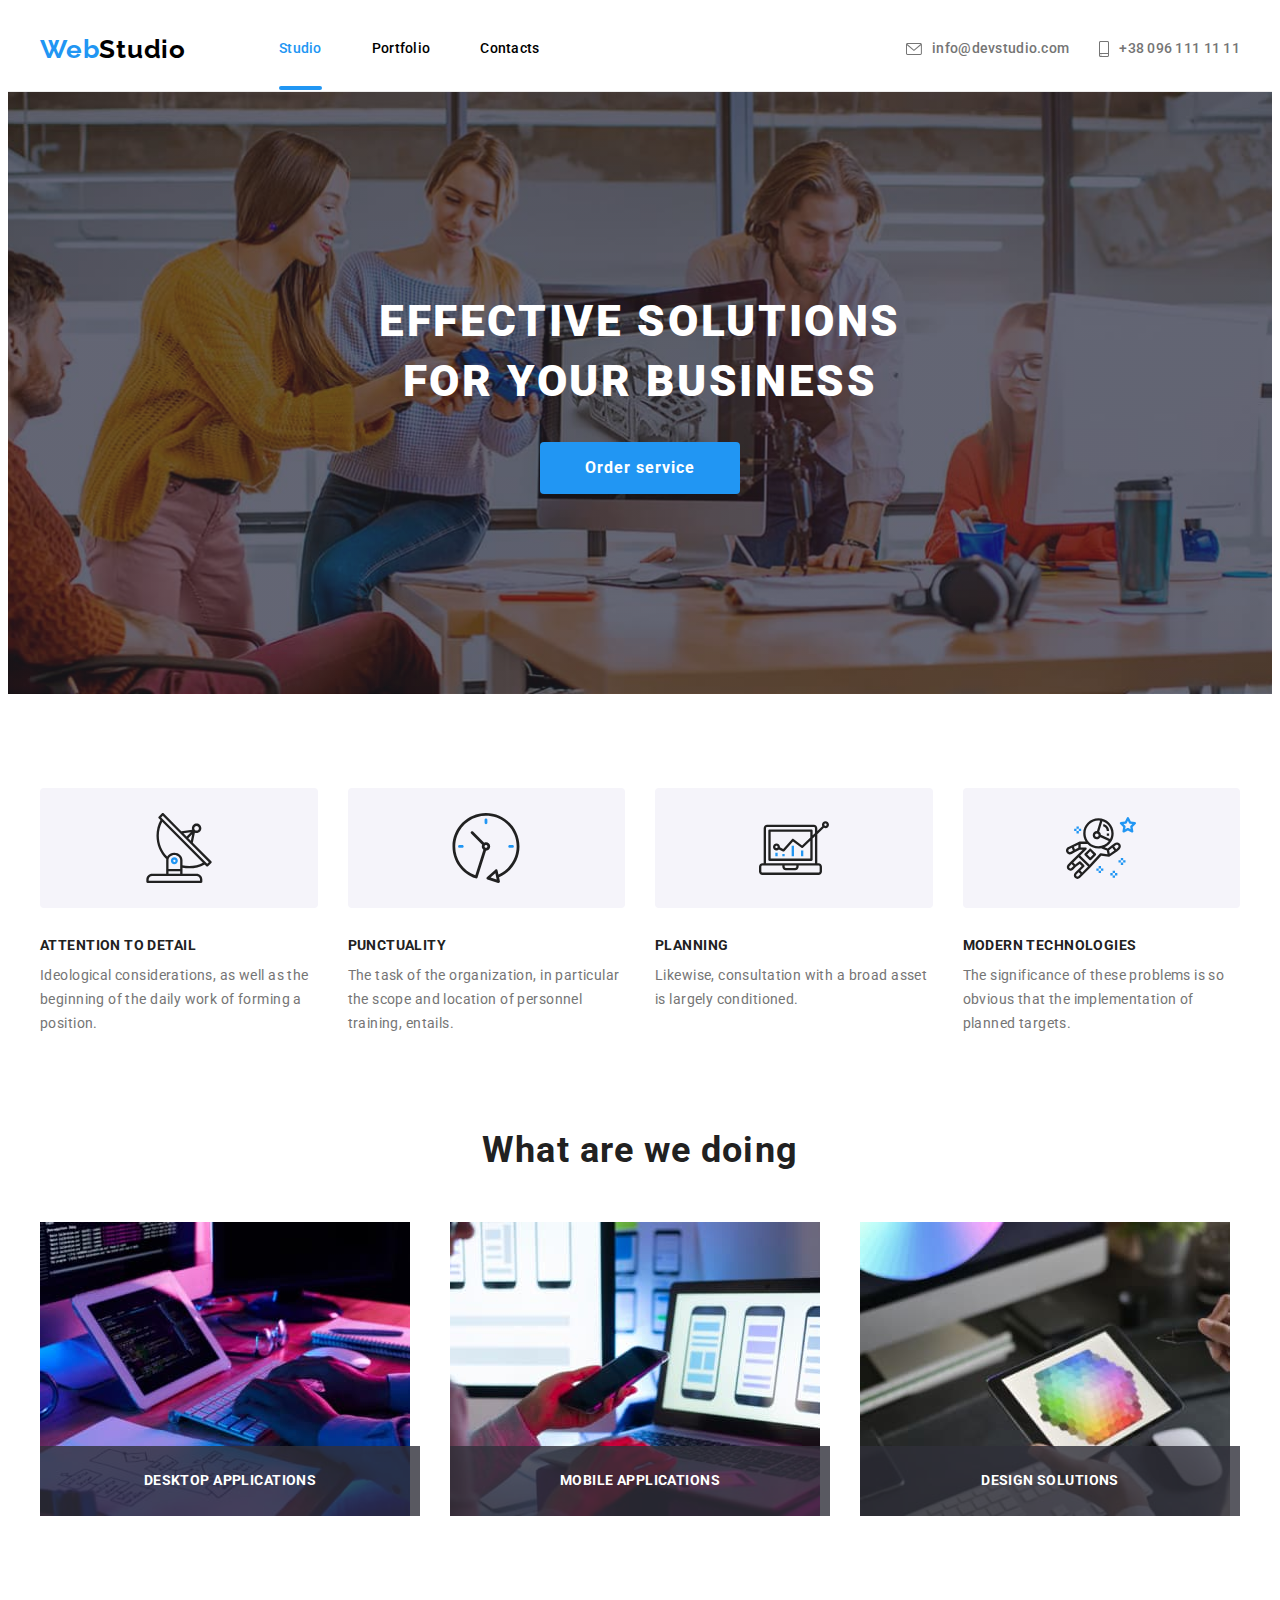
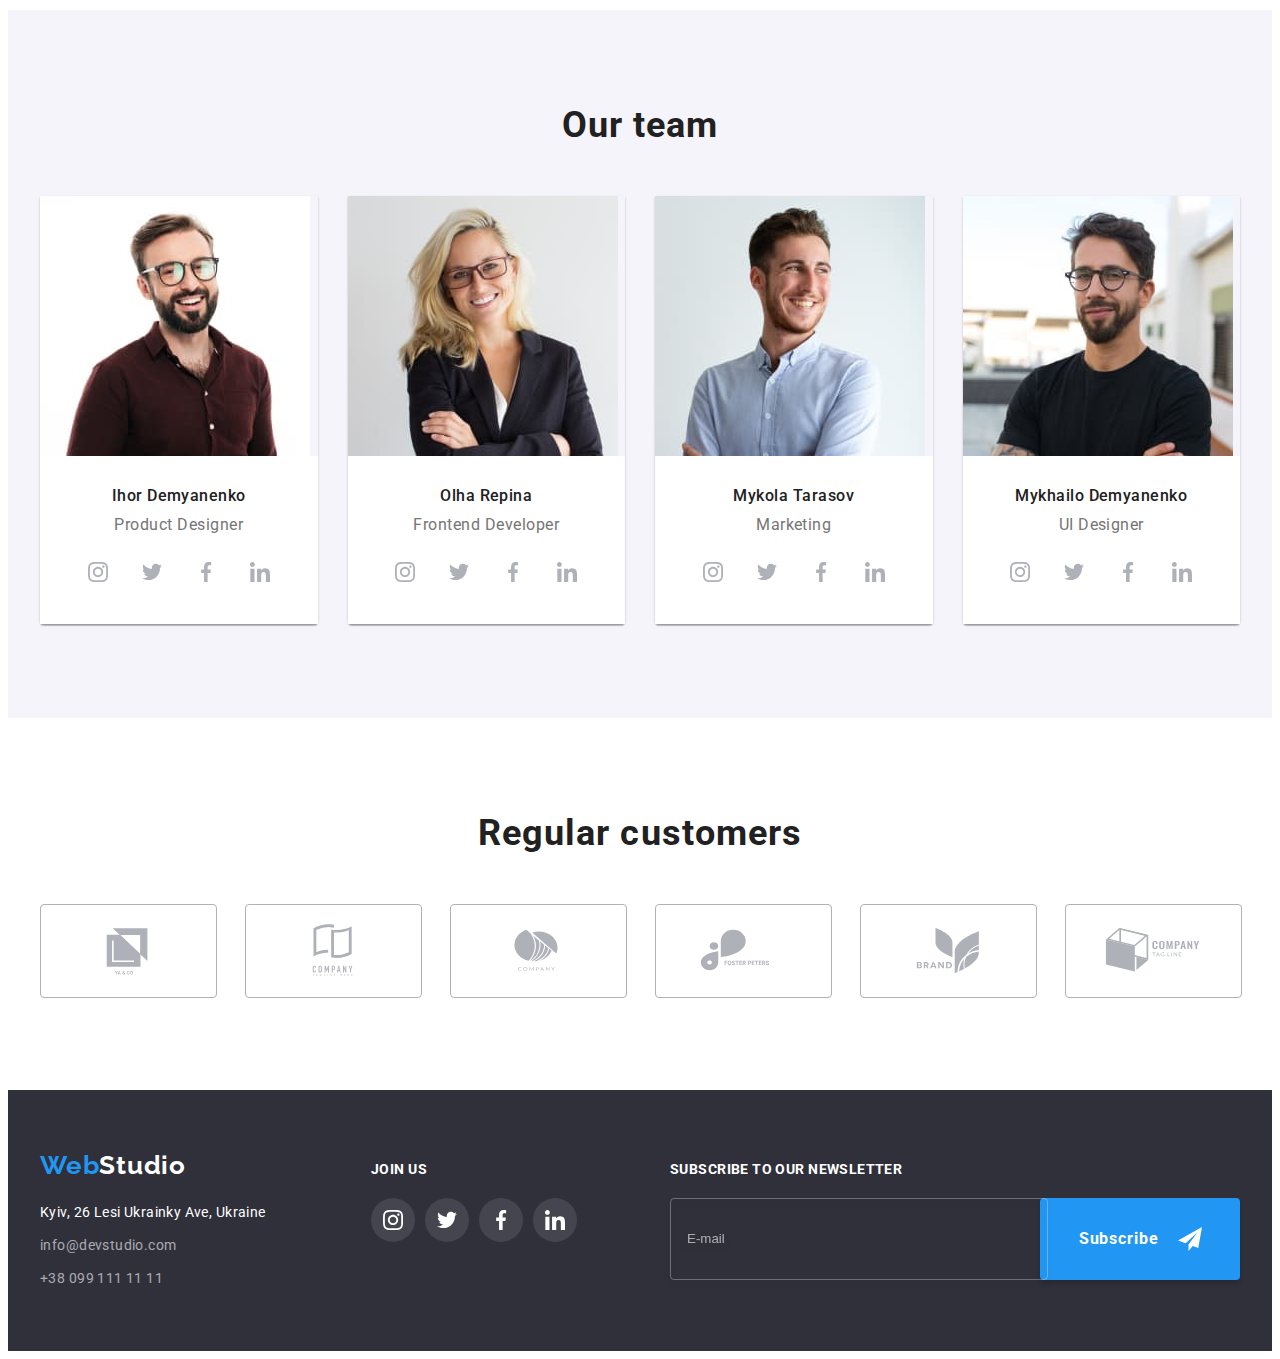
==== commit 24b4af19: "translation into English and small fixes" ====
--- a/index.html
+++ b/index.html
@@ -16,10 +16,10 @@
       referrerpolicy="no-referrer"
     />
     <link rel="stylesheet" href="./css/main.css" />
-    <title>Студия</title>
+    <title>WebStudio | Home</title>
   </head>
   <body>
-    <!-- Шапка сайта -->
+    <!-- header -->
     <header class="header">
       <div class="container header__container">
         <a href="./index.html" class="logo"
@@ -31,14 +31,16 @@
               <a
                 href="./index.html"
                 class="site-nav__link site-nav__link--current"
-                >Студия</a
+                >Studio</a
               >
             </li>
             <li class="site-nav__item">
-              <a href="./portfolio.html" class="site-nav__link">Портфолио</a>
+              <a href="./portfolio.html" class="site-nav__link">Portfolio</a>
             </li>
             <li class="site-nav__item">
-              <a href="" class="site-nav__link">Контакты</a>
+              <a href="#contacts" class="site-nav__link contacts-link"
+                >Contacts</a
+              >
             </li>
           </ul>
         </nav>
@@ -81,14 +83,16 @@
                 <a
                   href="./index.html"
                   class="mob-nav__link mob-nav__link--current"
-                  >Студия</a
+                  >Studio</a
                 >
               </li>
               <li class="mob-nav__item">
-                <a href="./portfolio.html" class="mob-nav__link">Портфолио</a>
+                <a href="./portfolio.html" class="mob-nav__link">Portfolio</a>
               </li>
               <li class="mob-nav__item">
-                <a href="" class="mob-nav__link">Контакты</a>
+                <a href="#contacts" class="mob-nav__link mob-nav__contact"
+                  >Contacts</a
+                >
               </li>
             </ul>
             <div class="contacts-wrap">
@@ -154,23 +158,23 @@
       </div>
     </header>
 
-    <!-- Основная часть сайта -->
+    <!-- main-->
     <main>
-      <!-- Секция "герой" -->
+      <!-- Hero Section" -->
       <section class="hero">
         <div class="container">
           <h1 class="hero__title">
-            Эффективные решения <br />для вашего бизнеса
+            Effective solutions <br />for your business
           </h1>
-          <button data-modal-open class="hero__btn">Заказать услугу</button>
+          <button data-modal-open class="hero__btn">Order service</button>
         </div>
       </section>
 
-      <!-- Секция "особенности" -->
+      <!-- Features section -->
       <section class="section">
         <div class="container">
           <h2 class="section__title section__title--visually-hidden">
-            Особенности вебстудии
+            Features of the WebStudio
           </h2>
           <ul class="features">
             <li class="features__item">
@@ -179,10 +183,10 @@
                   <use href="./images/symbol-defs.svg#icon-antenna"></use>
                 </svg>
               </div>
-              <h3 class="features__title">Внимание к деталям</h3>
+              <h3 class="features__title">Attention to detail</h3>
               <p class="features__text">
-                Идейные соображения, а также начало повседневной работы по
-                формированию позиции.
+                Ideological considerations, as well as the beginning of the
+                daily work of forming a position.
               </p>
             </li>
             <li class="features__item">
@@ -191,10 +195,10 @@
                   <use href="./images/symbol-defs.svg#icon-clock"></use>
                 </svg>
               </div>
-              <h3 class="features__title">Пунктуальность</h3>
+              <h3 class="features__title">Punctuality</h3>
               <p class="features__text">
-                Задача организации, в особенности же рамки и место обучения
-                кадров влечет за собой.
+                The task of the organization, in particular the scope and
+                location of personnel training, entails.
               </p>
             </li>
             <li class="features__item">
@@ -203,10 +207,10 @@
                   <use href="./images/symbol-defs.svg#icon-diagram"></use>
                 </svg>
               </div>
-              <h3 class="features__title">Планирование</h3>
+              <h3 class="features__title">Planning</h3>
               <p class="features__text">
-                Равным образом консультация с широким активом в значительной
-                степени обуславливает.
+                Likewise, consultation with a broad asset is largely
+                conditioned.
               </p>
             </li>
             <li class="features__item">
@@ -215,20 +219,20 @@
                   <use href="./images/symbol-defs.svg#icon-astronaut"></use>
                 </svg>
               </div>
-              <h3 class="features__title">Современные технологии</h3>
+              <h3 class="features__title">Modern technologies</h3>
               <p class="features__text">
-                Значимость этих проблем настолько очевидна, что реализация
-                плановых заданий.
+                The significance of these problems is so obvious that the
+                implementation of planned targets.
               </p>
             </li>
           </ul>
         </div>
       </section>
 
-      <!-- Секция "Чем мы занимаемся" -->
+      <!-- What are we doing section -->
       <section class="section section--no-padding-top section--is-hidden">
         <div class="container">
-          <h2 class="section__title">Чем мы занимаемся</h2>
+          <h2 class="section__title">What are we doing</h2>
           <ul class="about">
             <li class="about__item">
               <picture>
@@ -241,11 +245,11 @@
                 />
                 <img
                   src="./images/about/about1-desk.jpg"
-                  alt="процесс разработки"
+                  alt="development process"
                   class="about__image"
                 />
               </picture>
-              <p class="about__overlay-text">Десктопные приложения</p>
+              <p class="about__overlay-text">Desktop applications</p>
             </li>
             <li class="about__item">
               <picture>
@@ -258,11 +262,11 @@
                 />
                 <img
                   src="./images/about/about2-desk.jpg"
-                  alt="разработка мобильного приложения"
+                  alt="mobile application development"
                   class="about__image"
                 />
               </picture>
-              <p class="about__overlay-text">Мобильные приложения</p>
+              <p class="about__overlay-text">Mobile applications</p>
             </li>
             <li class="about__item">
               <picture>
@@ -275,20 +279,20 @@
                 />
                 <img
                   src="./images/about/about3-desk.jpg "
-                  alt="подбор цвета для веб дизайна"
+                  alt="color selection for web design"
                   class="about__image"
                 />
               </picture>
-              <p class="about__overlay-text">Дизайнерские решения</p>
+              <p class="about__overlay-text">Design solutions</p>
             </li>
           </ul>
         </div>
       </section>
 
-      <!-- Секция "Наша команда" -->
+      <!-- Our team section -->
       <section class="section section--another-background">
         <div class="container">
-          <h2 class="section__title">Наша команда</h2>
+          <h2 class="section__title">Our team</h2>
           <ul class="team">
             <li class="team__item">
               <picture>
@@ -315,12 +319,12 @@
                 />
                 <img
                   src="./images/team/ihor/ihor-desk.jpg"
-                  alt="фото Игоря Демьяненко"
+                  alt="Photo: Ihor Demyanenko"
                   class="team__image"
                 />
               </picture>
               <div class="team-box team__team-box">
-                <h3 class="team-box__title">Игорь Демьяненко</h3>
+                <h3 class="team-box__title">Ihor Demyanenko</h3>
                 <p lang="en" class="team-box__text">Product Designer</p>
                 <ul class="social">
                   <li class="social__item">
@@ -403,12 +407,12 @@
                 />
                 <img
                   src="./images/team/olha/olha-desk.jpg"
-                  alt="фото Ольга Репина"
+                  alt="Photo : Olha Repina"
                   class="team__image"
                 />
               </picture>
               <div class="team-box team__team-box">
-                <h3 class="team-box__title">Ольга Репина</h3>
+                <h3 class="team-box__title">Olha Repina</h3>
                 <p lang="en" class="team-box__text">Frontend Developer</p>
                 <ul class="social">
                   <li class="social__item">
@@ -491,12 +495,12 @@
                 />
                 <img
                   src="./images/team/nikolai/nikolai-desk.jpg "
-                  alt="фото Николая Тарасова"
+                  alt="Photo : Mykola Tarasov"
                   class="team__image"
                 />
               </picture>
               <div class="team-box team__team-box">
-                <h3 class="team-box__title">Николай Тарасов</h3>
+                <h3 class="team-box__title">Mykola Tarasov</h3>
                 <p lang="en" class="team-box__text">Marketing</p>
                 <ul class="social">
                   <li class="social__item">
@@ -579,13 +583,13 @@
                 />
                 <img
                   src="./images/team/mikhail/mikhail-desk.jpg"
-                  alt="фото Михаила Ермакова"
+                  alt="Photo : Mykhailo Demyanenko"
                   class="team__image"
                 />
               </picture>
 
               <div class="team-box team__team-box">
-                <h3 class="team-box__title">Михаил Ермаков</h3>
+                <h3 class="team-box__title">Mykhailo Demyanenko</h3>
                 <p lang="en" class="team-box__text">UI Designer</p>
                 <ul class="social">
                   <li class="social__item">
@@ -647,10 +651,10 @@
         </div>
       </section>
 
-      <!-- Секция "Постоянные клиенты" -->
+      <!-- Regular customers section" -->
       <section class="section">
         <div class="container">
-          <h2 class="section__title">Постоянные клиенты</h2>
+          <h2 class="section__title">Regular customers</h2>
           <ul class="clients">
             <li class="clients__item">
               <a
@@ -719,8 +723,8 @@
       </section>
     </main>
 
-    <!-- Подвал сайта -->
-    <footer class="footer">
+    <!-- footer -->
+    <footer class="footer" id="contacts">
       <div class="container blocks">
         <div class="footer-wrap">
           <div class="footer-contacts footer__footer-contacts">
@@ -736,15 +740,15 @@
                     rel="noreferrer noopener"
                     class="address-list__link address-list__link--white"
                   >
-                    г. Киев, пр-т Леси Украинки, 26
+                    Kyiv, 26 Lesi Ukrainky Ave, Ukraine
                   </a>
                 </li>
                 <li class="address-list__item">
                   <a
-                    href="mailto:info@example.com"
+                    href="mailto:info@devstudio.com"
                     class="address-list__link address-list__link--grey"
-                    >info@example.com</a
-                  >
+                    >info@devstudio.com
+                  </a>
                 </li>
                 <li class="address-list__item">
                   <a
@@ -757,7 +761,7 @@
             </address>
           </div>
           <div class="footer-social footer__footer-social">
-            <h2 class="footer-social__title">Присоединяйтесь</h2>
+            <h2 class="footer-social__title">Join us</h2>
             <ul class="soc-list">
               <li class="soc-list__item">
                 <a
@@ -815,7 +819,7 @@
         </div>
 
         <div class="follow">
-          <p class="follow__text">Подпишитесь на рассылку</p>
+          <p class="follow__text">Subscribe to our newsletter</p>
           <form class="form">
             <div class="form__field">
               <label for="follow" class="form__label"></label>
@@ -830,8 +834,8 @@
               />
             </div>
             <button type="submit" class="follow-btn">
-              Подписаться
-              <svg class="follow-btn__icon" width="24" height="24">
+              Subscribe
+              <svg width="24" height="24">
                 <use href="./images/symbol-defs.svg#icon-btn-follow"></use>
               </svg>
             </button>
@@ -840,7 +844,7 @@
       </div>
     </footer>
 
-    <!-- Модальное окно -->
+    <!-- Modal window -->
     <div class="backdrop is-hidden" data-modal>
       <div class="modal">
         <button type="button" class="btn-close" data-modal-close>
@@ -848,11 +852,13 @@
             <use href="./images/symbol-defs.svg#icon-close"></use>
           </svg>
         </button>
-        <p class="modal__title">Оставьте свои данные, мы вам перезвоним</p>
+        <p class="modal__title">
+          Leave your information and we will call you back
+        </p>
         <form class="modal-form">
           <ul class="modal-form__list">
             <li class="modal-form__item">
-              <label for="user-name" class="modal-form__label">Имя</label>
+              <label for="user-name" class="modal-form__label">Name</label>
               <div class="input-wrap">
                 <input
                   type="text"
@@ -870,7 +876,7 @@
             </li>
 
             <li class="modal-form__item">
-              <label for="user-tel" class="modal-form__label">Телефон</label>
+              <label for="user-tel" class="modal-form__label">Phone</label>
               <div class="input-wrap">
                 <input
                   type="tel"
@@ -888,7 +894,7 @@
               </div>
             </li>
             <li class="modal-form__item">
-              <label for="user-email" class="modal-form__label">Почта</label>
+              <label for="user-email" class="modal-form__label">E-mail</label>
               <div class="input-wrap">
                 <input
                   type="email"
@@ -906,13 +912,13 @@
             </li>
             <li class="modal-form__item">
               <label for="user-comment" class="modal-form__label"
-                >Комментарий</label
+                >Comment</label
               >
               <textarea
                 name="comment"
                 id="user-comment"
                 class="modal-form__textarea"
-                placeholder="Введите текст"
+                placeholder="Please enter your text"
                 minlength="5"
               ></textarea>
             </li>
@@ -933,12 +939,14 @@
                 </svg>
               </span>
               <span class="agreement-wrap">
-                Соглашаюсь с рассылкой и принимаю&nbsp;
-                <a href="" class="agreement-form__link">Условия договора</a>
+                I agree with the newsletter and accept&nbsp;
+                <a href="" class="agreement-form__link"
+                  >the terms of the agreement</a
+                >
               </span>
             </label>
           </div>
-          <button type="submit" class="modal-form__btn">Отправить</button>
+          <button type="submit" class="modal-form__btn">Send</button>
         </form>
       </div>
     </div>
--- a/css/main.css
+++ b/css/main.css
@@ -10,7 +10,7 @@
   --logo-footer-color: #ffffff;
   --team-card-bg-color: #ffffff;
   --team-soc-icon-color: #afb1b8;
-  --transition-duration: 250ms;
+  --transition-duration: 400ms;
   --transition-timing: cubic-bezier(0.4, 0, 0.2, 1);
 }
 
@@ -263,7 +263,7 @@
   visibility: hidden;
 }
 .backdrop.is-hidden .modal {
-  transform: scale(0.2) rotate(-100deg);
+  opacity: 0;
 }
 @media screen and (max-width: 767px) {
   .backdrop {
@@ -292,7 +292,7 @@
     position: absolute;
     top: 50%;
     left: 50%;
-    transition: transform var(--transition-duration) var(--transition-timing);
+    transition: transform var(--transition-duration) var(--transition-timing), opacity var(--transition-duration) var(--transition-timing);
     transform: translate(-50%, -50%) scale(1) rotate(0);
   }
 }
@@ -447,14 +447,15 @@
 .agreement-form__label {
   display: flex;
   align-items: center;
-  font-size: 12px;
+  justify-content: center;
+  font-size: 10px;
   line-height: 1.17;
   letter-spacing: 0.03em;
   color: var(--main-text-color);
 }
 @media screen and (min-width: 1200px) {
   .agreement-form__label {
-    font-size: 14px;
+    font-size: 13px;
     line-height: 1.71;
   }
 }
@@ -491,14 +492,12 @@
 
 .modal-form__btn {
   cursor: pointer;
-  display: flex;
-  align-items: center;
+  display: block;
   min-width: 200px;
   border: none;
   border-radius: 4px;
-  padding: 10px 55px 10px 56px;
-  margin-left: auto;
-  margin-right: auto;
+  padding: 10px 55px;
+  margin: 0 auto;
   font-weight: 700;
   font-size: 16px;
   line-height: 1.875;
@@ -509,12 +508,6 @@
 }
 .modal-form__btn:hover, .modal-form__btn:focus {
   box-shadow: 0px 4px 4px rgba(0, 0, 0, 0.15);
-}
-
-@media screen and (min-width: 480px) {
-  .agreement-wrap {
-    display: flex;
-  }
 }
 
 .agreement-form__link {
@@ -583,10 +576,11 @@
 .social-media {
   list-style: none;
   display: flex;
+  gap: 10px;
+  flex-wrap: wrap;
 }
 
 .social-media__item:not(:last-child) {
-  margin-right: 10px;
   border-right: 1px solid rgba(33, 33, 33, 0.2);
 }
 
@@ -601,6 +595,7 @@
   color: var(--accent-color);
 }
 
+/* TABLET / DESKTOP  */
 @media screen and (max-width: 767px) {
   .header-nav {
     display: none;
@@ -752,7 +747,7 @@
   font-weight: 500;
   font-size: 34px;
   line-height: 1.18;
-  letter-spacing: 0.02em;
+  letter-spacing: 0.68px;
   color: var(--accent-color);
 }
 
@@ -1107,6 +1102,14 @@
   }
 }
 
+.footer__footer-contacts {
+  margin-bottom: 60px;
+}
+@media screen and (min-width: 768px) {
+  .footer__footer-contacts {
+    margin-bottom: 0;
+  }
+}
 @media screen and (min-width: 1200px) {
   .footer__footer-contacts {
     margin-right: 70px;
@@ -1247,6 +1250,7 @@
   display: flex;
   text-align: center;
   align-items: center;
+  justify-content: space-around;
   min-width: 200px;
   border: none;
   border-radius: 4px;
@@ -1265,10 +1269,6 @@
   transition: background-color var(--transition-duration) var(--transition-timing), color var(--transition-duration) var(--transition-timing);
 }
 
-.follow-btn__icon {
-  margin-left: 10px;
-}
-
 .portfolio__title--visually-hidden {
   position: absolute;
   width: 1px;
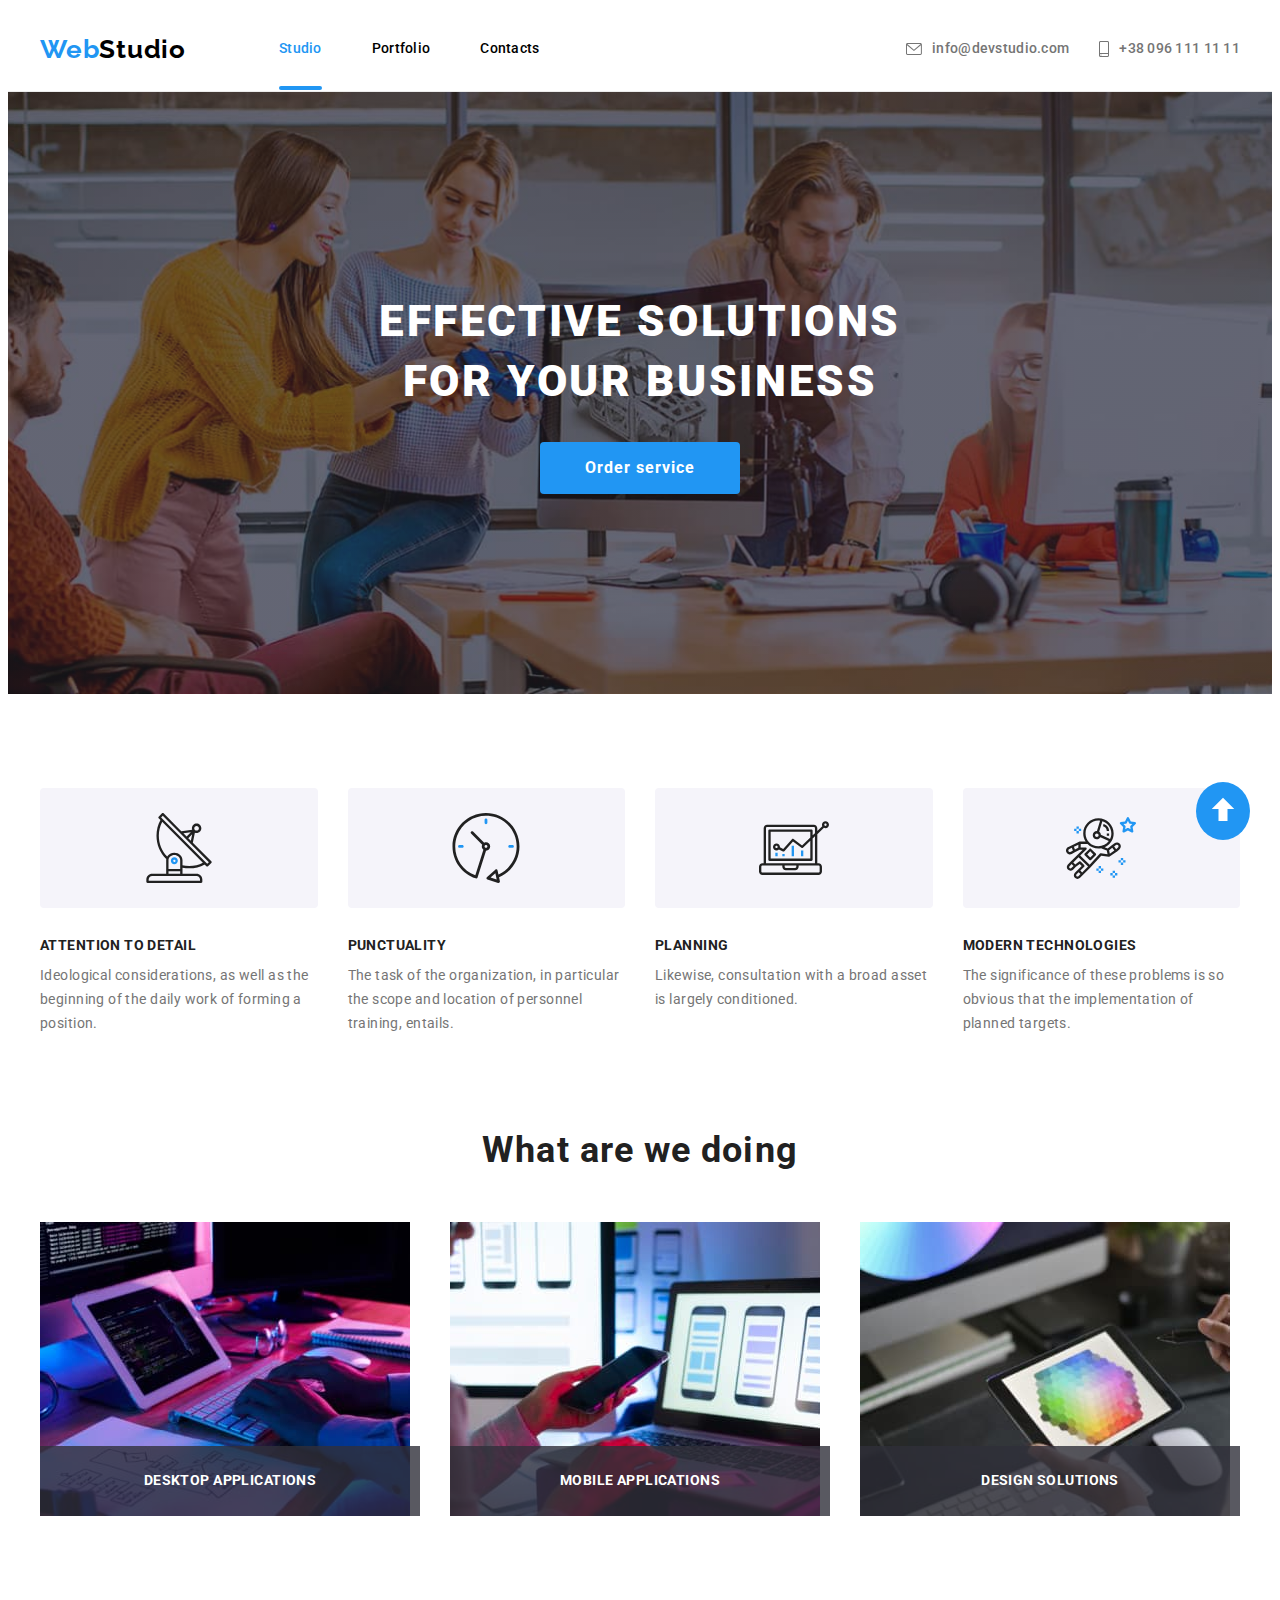
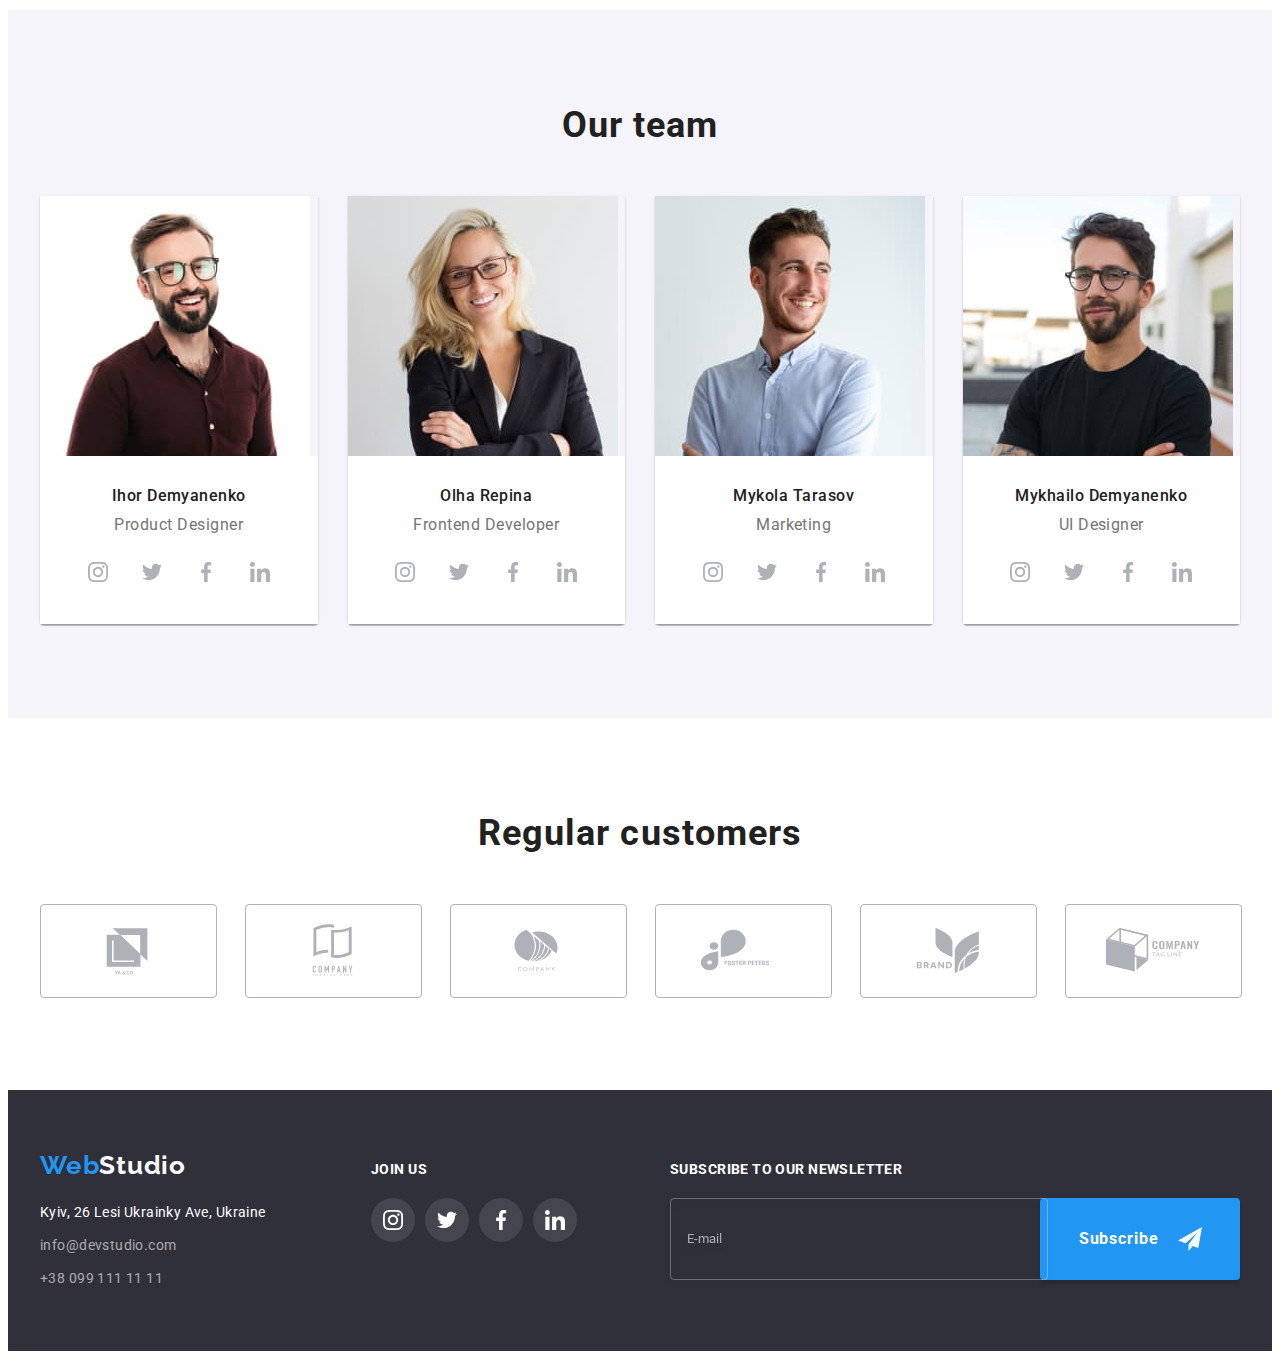
==== commit e1400b25: "added anchor button and favicon" ====
--- a/index.html
+++ b/index.html
@@ -4,6 +4,7 @@
     <meta charset="UTF-8" />
     <meta http-equiv="X-UA-Compatible" content="IE=edge" />
     <meta name="viewport" content="width=device-width, initial-scale=1.0" />
+    <link type="Image/x-icon" href="images/favicon.ico" rel="icon" />
     <link
       href="https://fonts.googleapis.com/css2?family=Raleway:wght@700&family=Roboto:wght@400;500;700;900&display=swap"
       rel="stylesheet"
@@ -20,7 +21,7 @@
   </head>
   <body>
     <!-- header -->
-    <header class="header">
+    <header class="header" id="header">
       <div class="container header__container">
         <a href="./index.html" class="logo"
           >Web<span class="logo__text logo__text--dark">Studio</span></a
@@ -844,6 +845,15 @@
       </div>
     </footer>
 
+    <!-- Button anchor -->
+    <div>
+      <a href="#header" class="btn-anchor">
+        <svg width="24" height="24" class="btn-anchor__icon">
+          <use href="./images/symbol-defs.svg#icon-arrow-up"></use>
+        </svg>
+      </a>
+    </div>
+
     <!-- Modal window -->
     <div class="backdrop is-hidden" data-modal>
       <div class="modal">
--- a/css/main.css
+++ b/css/main.css
@@ -1,6 +1,7 @@
 :root {
   --main-title-color: #212121;
   --accent-color: #2196f3;
+  --btn-hover: #248be0;
   --logo-header-color: #000000;
   --main-text-color: #757575;
   --hero-title-color: #ffffff;
@@ -51,14 +52,31 @@
   display: block;
 }
 
+a {
+  text-decoration: none;
+}
+
+button {
+  cursor: pointer;
+}
+
+input,
+button,
+textarea {
+  font-family: inherit;
+}
+
+html {
+  scroll-behavior: smooth;
+}
+
 body {
   font-family: Roboto, sans-serif;
   color: var(--main-color-title);
 }
 
 .container {
-  padding-left: 15px;
-  padding-right: 15px;
+  padding: 0 15px;
 }
 @media screen and (min-width: 480px) {
   .container {
@@ -183,7 +201,7 @@
   .mob-menu {
     top: 0;
     left: 0;
-    z-index: 1;
+    z-index: 2;
     position: fixed;
     width: 100vw;
     height: 100vh;
@@ -202,7 +220,6 @@
 }
 
 .menu-open-btn {
-  cursor: pointer;
   display: block;
   margin-left: auto;
   padding: 0;
@@ -225,7 +242,6 @@
   position: absolute;
   top: 10px;
   right: 15px;
-  cursor: pointer;
   margin-left: auto;
   margin-bottom: 8px;
   padding: 0;
@@ -249,6 +265,7 @@
 
 .backdrop {
   position: fixed;
+  z-index: 2;
   top: 0;
   left: 0;
   width: 100%;
@@ -304,7 +321,6 @@
 }
 
 .btn-close {
-  cursor: pointer;
   display: flex;
   justify-content: center;
   align-items: center;
@@ -372,7 +388,6 @@
   border-radius: 4px;
   outline: none;
   padding-left: 42px;
-  cursor: pointer;
   fill: var(--main-title-color);
   transition: border-color var(--transition-duration) var(--transition-timing);
 }
@@ -388,7 +403,6 @@
   border-radius: 4px;
   padding: 12px 16px;
   outline: none;
-  cursor: pointer;
   transition: border-color var(--transition-duration) var(--transition-timing);
   fill: var(--main-title-color);
 }
@@ -463,6 +477,7 @@
   display: flex;
   align-items: center;
   justify-content: center;
+  cursor: pointer;
   width: 16px;
   height: 15px;
   border: 2px solid var(--main-title-color);
@@ -491,7 +506,6 @@
 }
 
 .modal-form__btn {
-  cursor: pointer;
   display: block;
   min-width: 200px;
   border: none;
@@ -518,6 +532,30 @@
   overflow: hidden;
 }
 
+.btn-anchor {
+  display: none;
+}
+@media screen and (min-width: 480px) {
+  .btn-anchor {
+    display: block;
+    position: fixed;
+    z-index: 1;
+    bottom: 60px;
+    right: 30px;
+    border-radius: 50%;
+    padding: 15px;
+    background-color: var(--accent-color);
+    transition: background-color var(--transition-duration) var(--transition-timing);
+  }
+  .btn-anchor:hover, .btn-anchor:focus {
+    background-color: var(--btn-hover);
+  }
+}
+
+.btn-anchor__icon {
+  fill: var(--team-card-bg-color);
+}
+
 .header {
   border-bottom: 1px solid #ececec;
 }
@@ -542,7 +580,6 @@
 
 .mob-nav__link {
   text-decoration: none;
-  cursor: pointer;
   display: block;
   font-weight: 500;
   font-size: 40px;
@@ -586,7 +623,6 @@
 
 .social-media__link {
   margin-right: 10px;
-  cursor: pointer;
   text-decoration: none;
   font-weight: 500;
   font-size: 18px;
@@ -637,7 +673,6 @@
   .site-nav__link {
     text-decoration: none;
     display: block;
-    cursor: pointer;
     padding-bottom: 32px;
     padding-top: 32px;
     font-weight: 500;
@@ -811,7 +846,6 @@
 }
 
 .hero__btn {
-  cursor: pointer;
   display: inline-block;
   border: 1px solid transparent;
   border-radius: 4px;
@@ -824,11 +858,10 @@
   letter-spacing: 0.06em;
   color: var(--hero-title-color);
   background-color: var(--accent-color);
-  transition: background-color var(--transition-duration) var(--transition-timing), color var(--transition-duration) var(--transition-timing);
+  transition: background-color var(--transition-duration) var(--transition-timing);
 }
 .hero__btn:hover, .hero__btn:focus {
-  color: var(--hero-title-color);
-  background-color: #248be0;
+  background-color: var(--btn-hover);
 }
 
 .features {
@@ -1239,14 +1272,12 @@
   filter: drop-shadow(0px 4px 4px rgba(0, 0, 0, 0.15));
   border-radius: 4px;
   outline: none;
-  cursor: pointer;
 }
 .form__input::placeholder {
   color: rgba(255, 255, 255, 0.6);
 }
 
 .follow-btn {
-  cursor: pointer;
   display: flex;
   text-align: center;
   align-items: center;
@@ -1266,7 +1297,10 @@
   background-color: var(--accent-color);
   box-shadow: 0px 4px 4px rgba(0, 0, 0, 0.15);
   fill: var(--hero-title-color);
-  transition: background-color var(--transition-duration) var(--transition-timing), color var(--transition-duration) var(--transition-timing);
+  transition: background-color var(--transition-duration) var(--transition-timing);
+}
+.follow-btn:hover, .follow-btn:focus {
+  background-color: var(--btn-hover);
 }
 
 .portfolio__title--visually-hidden {
@@ -1317,7 +1351,6 @@
 }
 
 .filter__btn {
-  cursor: pointer;
   display: inline-block;
   border: none;
   padding: 6px 22px;
